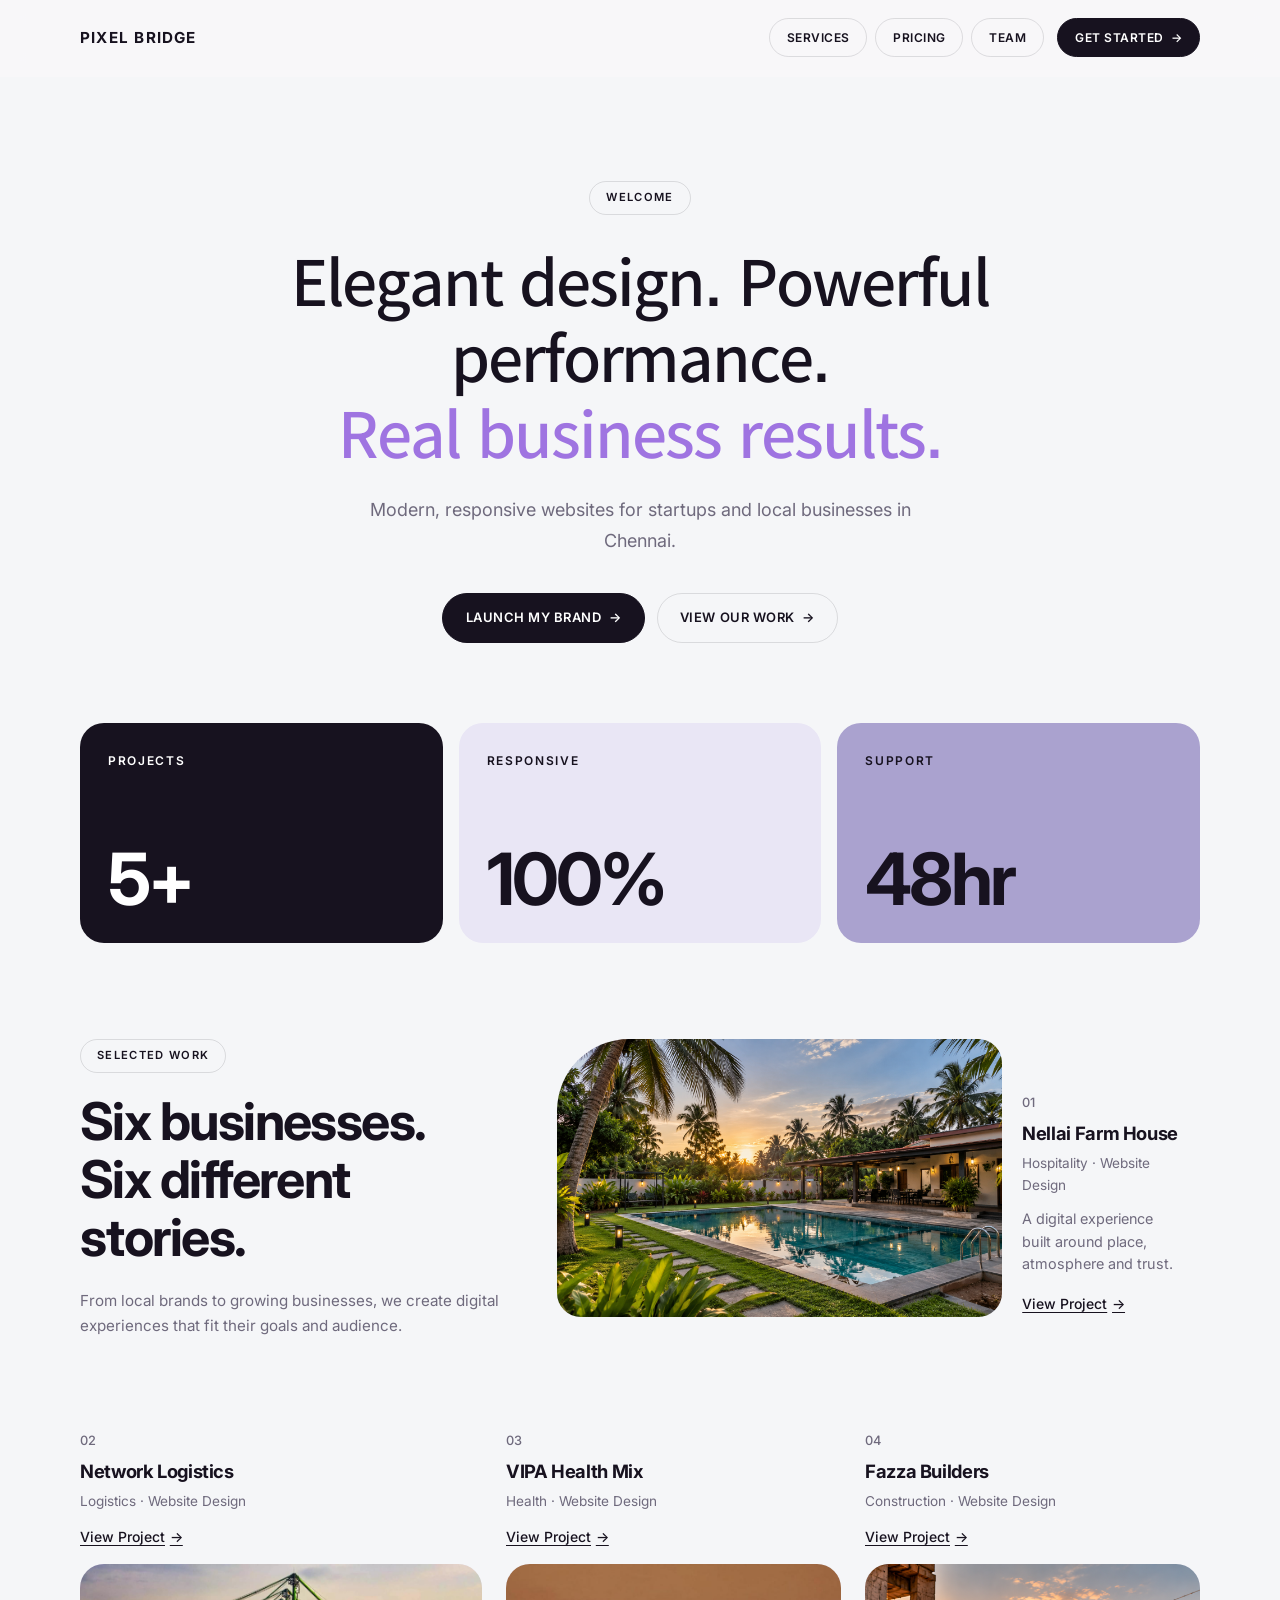
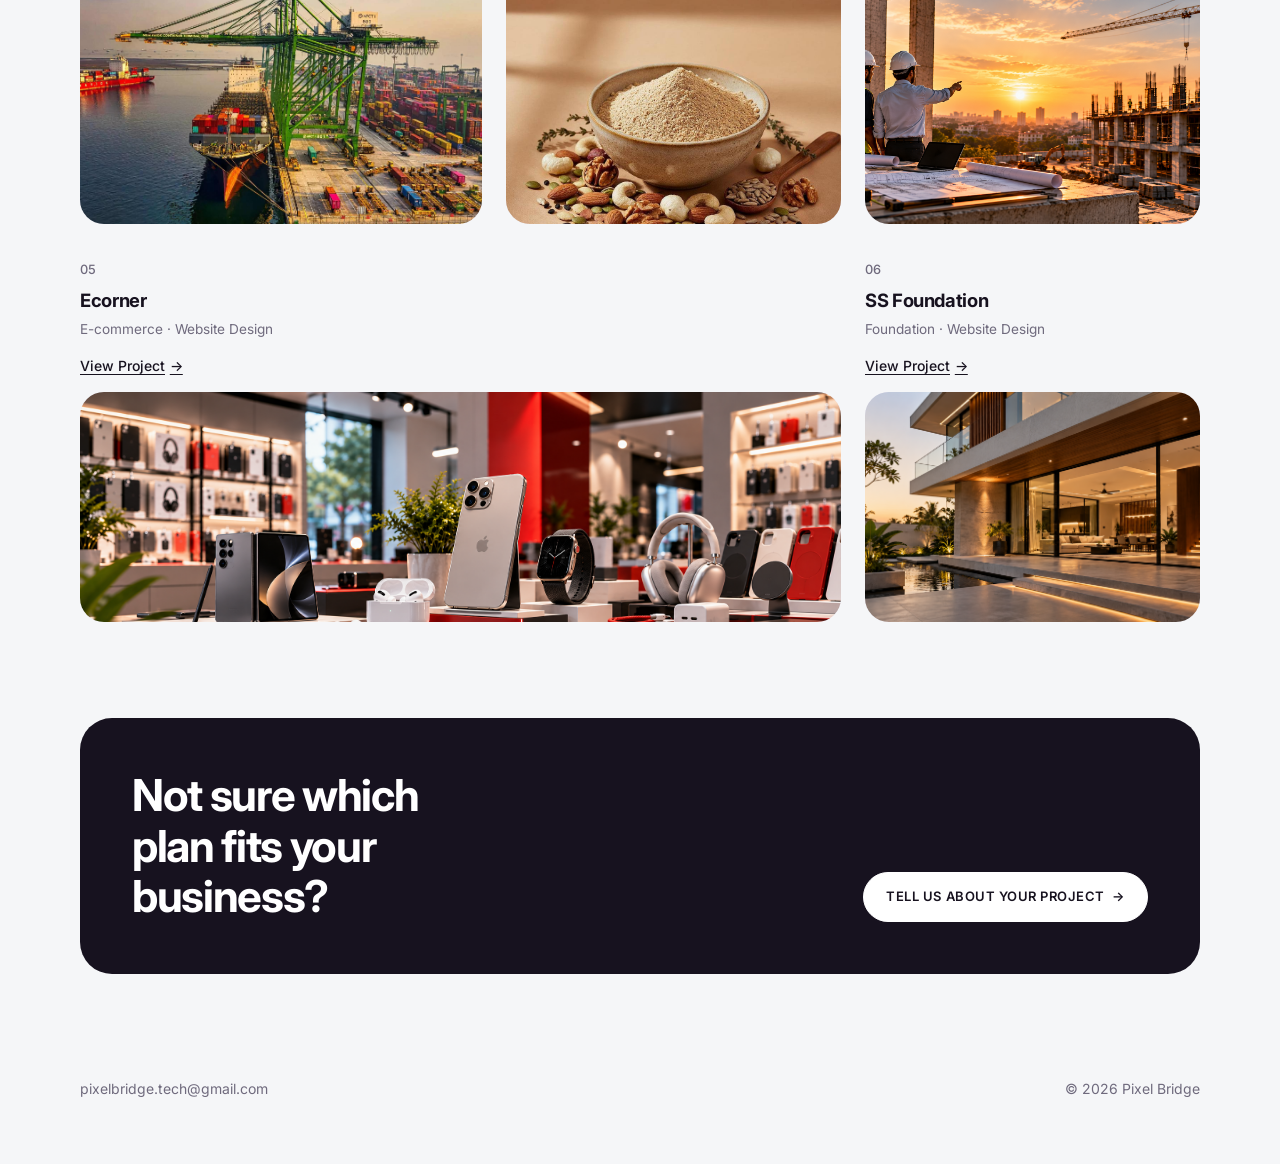
==== index.html @ 87578d6c "Initial commit - Pixel Bridge redesign" ====
<!DOCTYPE html>
<html lang="en">
<head>
  <meta charset="UTF-8">
  <meta name="viewport" content="width=device-width, initial-scale=1.0">
  <title>Pixel Bridge | Web Design Agency in Chennai</title>
  <meta name="description" content="Pixel Bridge builds modern, responsive websites for startups and local businesses in Chennai. Professional web design, development and branding solutions.">
  <meta name="keywords" content="Web Design Chennai, Website Development Chennai, Web Designer Chennai, Responsive Websites, Pixel Bridge">
  <meta property="og:title" content="Pixel Bridge | Web Design Agency in Chennai">
  <meta property="og:description" content="Modern websites designed to help businesses grow online.">
  <meta property="og:type" content="website">
  <meta property="og:url" content="https://pixelbridgetech.com/">
  <meta property="og:image" content="https://pixelbridgetech.com/pictures/PIXEL%20BRIDGE%20LOGO/Light%20Version%20Symbol.png">
  <link rel="canonical" href="https://pixelbridgetech.com/">
  <link rel="preconnect" href="https://fonts.googleapis.com">
  <link rel="preconnect" href="https://fonts.gstatic.com" crossorigin>
  <link href="https://fonts.googleapis.com/css2?family=Inter:wght@400;500;600;700&display=swap" rel="stylesheet">
  <link rel="stylesheet" href="home.css">
  <link rel="icon" type="image/png" href="pictures/PIXEL BRIDGE LOGO/Light Version Symbol.png">
  <script async src="https://tally.so/widgets/embed.js"></script>
  <link rel="preconnect" href="https://fonts.googleapis.com">
<link rel="preconnect" href="https://fonts.gstatic.com" crossorigin>
<link href="https://fonts.googleapis.com/css2?family=Kedebideri:wght@400;500;600;700;800;900&display=swap" rel="stylesheet">
</head>
<body>

  <!-- NAVBAR -->
  <header class="navbar" id="site-nav">
    <div class="container navbar__inner">
      <a href="index.html" class="navbar__logo">PIXEL BRIDGE</a>

      <nav class="navbar__links" id="primary-nav" aria-label="Primary">
        <a href="services.html" class="btn btn--outline btn--sm">Services</a>
        <a href="pricing.html" class="btn btn--outline btn--sm">Pricing</a>
        <a href="team.html" class="btn btn--outline btn--sm">Team</a>
        <a
          href="#tally-open=rjJZKl&tally-layout=modal&tally-width=379&tally-overlay=1&tally-emoji-animation=none&tally-auto-close=0&tally-form-events-forwarding=1"
          class="btn btn--dark btn--sm navbar__cta"
        >
          Get Started <span aria-hidden="true">→</span>
        </a>
      </nav>

      <button
        class="hamburger"
        type="button"
        aria-label="Open navigation menu"
        aria-expanded="false"
        aria-controls="primary-nav"
      >
        <span></span>
        <span></span>
        <span></span>
      </button>
    </div>
  </header>

  <main>
    <!-- HERO -->
    <section class="hero" aria-labelledby="hero-heading">
      <div class="container">
        <div class="hero__pill reveal">
          <span class="pill">Welcome</span>
        </div>
        <h1 id="hero-heading" class="hero__title reveal">
          Elegant design. Powerful performance.<br>
          <span class="hero__accent">Real business results.</span>
        </h1>
        <p class="hero__sub reveal">
          Modern, responsive websites for startups and local businesses
          in Chennai.
        </p>
        <div class="hero__actions reveal">
          <a
            href="#tally-open=rjJZKl&tally-layout=modal&tally-width=379&tally-overlay=1&tally-emoji-animation=none&tally-auto-close=0&tally-form-events-forwarding=1"
            class="btn btn--dark"
          >
            Launch My Brand <span aria-hidden="true">→</span>
          </a>
          <a href="#portfolio" class="btn btn--outline">
            View Our Work <span aria-hidden="true">→</span>
          </a>
        </div>
      </div>
    </section>

    <!-- STATS -->
    <section class="stats" aria-label="Company highlights">
      <div class="container stats__grid">
        <article class="stat-card stat-card--dark reveal">
          <p class="stat-card__label">Projects</p>
          <p class="stat-card__value">5+</p>
        </article>
        <article class="stat-card stat-card--light reveal">
          <p class="stat-card__label">Responsive</p>
          <p class="stat-card__value">100%</p>
        </article>
        <article class="stat-card stat-card--accent reveal">
          <p class="stat-card__label">Support</p>
          <p class="stat-card__value">48hr</p>
        </article>
      </div>
    </section>

    <!-- SELECTED WORK -->
    <section class="work" id="portfolio" aria-labelledby="work-heading">
      <div class="container">
        <div class="work__top">
          <header class="work__intro reveal">
            <p class="pill" style="margin-bottom: 20px;">Selected Work</p>
            <h2 id="work-heading" class="work__title">
              Six businesses.<br>Six different stories.
            </h2>
            <p class="work__sub">
              From local brands to growing businesses, we create digital
              experiences that fit their goals and audience.
            </p>
          </header>

          <!-- 01 Featured -->
          <article class="work-item work-item--featured reveal">
            <div class="work-media work-media--wide">
              <img src="pictures/farm1.png" alt="Nellai Farm House website" loading="lazy">
            </div>
            <div class="work-item__meta">
              <p class="work-item__num">01</p>
              <h3 class="work-item__name">Nellai Farm House</h3>
              <p class="work-item__cat">Hospitality · Website Design</p>
              <p class="work-item__desc">
                A digital experience built around place, atmosphere and trust.
              </p>
              <a class="work-item__link" href="work/nellai.html">
                View Project <span aria-hidden="true">→</span>
              </a>
            </div>

          </article>
        </div>

        <div class="work__grid">
          <!-- 02 -->
          <article class="work-item work-item--02 reveal">
            <div class="work-item__meta">
              <p class="work-item__num">02</p>
              <h3 class="work-item__name">Network Logistics</h3>
              <p class="work-item__cat">Logistics · Website Design</p>
              <a class="work-item__link" href="work/network.html">
                View Project <span aria-hidden="true">→</span>
              </a>
            </div>
            <div class="work-media work-media--landscape">
              <img src="pictures/network1.jpeg" alt="Network Logistics website" loading="lazy">
            </div>
          </article>

          <!-- 03 -->
          <article class="work-item work-item--03 reveal">
            <div class="work-item__meta">
              <p class="work-item__num">03</p>
              <h3 class="work-item__name">VIPA Health Mix</h3>
              <p class="work-item__cat">Health · Website Design</p>
              <a class="work-item__link" href="work/vipa.html">
                View Project <span aria-hidden="true">→</span>
              </a>
            </div>
            <div class="work-media work-media--portrait">
              <img src="pictures/vipa1.jpeg" alt="VIPA Health Mix website" loading="lazy">
            </div>
          </article>

          <!-- 04 -->
          <article class="work-item work-item--04 reveal">
            <div class="work-item__meta">
              <p class="work-item__num">04</p>
              <h3 class="work-item__name">Fazza Builders</h3>
              <p class="work-item__cat">Construction · Website Design</p>
              <a class="work-item__link" href="work/fazza.html">
                View Project <span aria-hidden="true">→</span>
              </a>
            </div>
            <div class="work-media work-media--tall">
              <img src="pictures/fazza1.png" alt="Fazza Builders website" loading="lazy">
            </div>
          </article>

          <!-- 05 -->
          <article class="work-item work-item--05 reveal">
            <div class="work-item__meta">
              <p class="work-item__num">05</p>
              <h3 class="work-item__name">Ecorner</h3>
              <p class="work-item__cat">E-commerce · Website Design</p>
              <a class="work-item__link" href="work/ecorner.html">
                View Project <span aria-hidden="true">→</span>
              </a>
            </div>
            <div class="work-media work-media--wide-sm">
              <img src="pictures/ecorner1.png" alt="Ecorner Website" loading="lazy"> 
            </div>
          </article>

          <!-- 06 -->
          <article class="work-item work-item--06 reveal">
            <div class="work-item__meta">
              <p class="work-item__num">06</p>
              <h3 class="work-item__name">SS Foundation</h3>
              <p class="work-item__cat">Foundation · Website Design</p>
              <a class="work-item__link" href="work/ss-foundation.html">
                View Project <span aria-hidden="true">→</span>
              </a>
            </div>
            <div class="work-media work-media--wide-sm">
              <img src="pictures/ss1.png" alt="SS Foundation Website" loading="lazy"> 
            </div>
          </article>
        </div>
      </div>
    </section>

    

    <!-- CTA -->
    <section class="cta" aria-labelledby="cta-heading">
      <div class="container">
        <div class="cta__box reveal">
          <h2 id="cta-heading" class="cta__title">
            Not sure which plan fits your business?
          </h2>
          <div class="cta__action">
            <a
              href="#tally-open=rjJZKl&tally-layout=modal&tally-width=379&tally-overlay=1&tally-emoji-animation=none&tally-auto-close=0&tally-form-events-forwarding=1"
              class="btn btn--light"
            >
              Tell Us About Your Project <span aria-hidden="true">→</span>
            </a>
          </div>
        </div>
      </div>
    </section>

    
  </main>

  <!-- FOOTER -->
  <footer class="footer">
    <div class="container footer__inner">
      <a class="footer__email" href="mailto:pixelbridge.tech@gmail.com">
        pixelbridge.tech@gmail.com
      </a>
      <p class="footer__copy">&copy; 2026 Pixel Bridge</p>
    </div>
  </footer>

  <script src="script.js"></script>
</body>
</html>
---- home.css ----
/* ============================================
   Pixel Bridge — Home (minimal / premium)
   ============================================ */

:root {
  --bg: #F8F7FA;
  --dark: #17121F;
  --lavender: #AAA2CF;
  --lavender-light: #E9E6F5;
  --text-gray: #6F6A7D;
  --border: rgba(23, 18, 31, 0.12);
  --radius: 24px;
  --radius-pill: 999px;
  --max: 1120px;
  --space-xs: 0.5rem;
  --space-sm: 1rem;
  --space-md: 1.5rem;
  --space-lg: 2.5rem;
  --space-xl: 4rem;
  --space-2xl: 6rem;
  --font: "Inter", system-ui, -apple-system, sans-serif;
  --ease: cubic-bezier(0.22, 1, 0.36, 1);
}

*,
*::before,
*::after {
  margin: 0;
  padding: 0;
  box-sizing: border-box;
}

html {
  scroll-behavior: smooth;
  scroll-padding-top: 5rem;
}

@media (prefers-reduced-motion: reduce) {
  html {
    scroll-behavior: auto;
  }

  *,
  *::before,
  *::after {
    animation-duration: 0.01ms !important;
    animation-iteration-count: 1 !important;
    transition-duration: 0.01ms !important;
  }
}

body {
  font-family: var(--font);
  background: #F5F6F8;
  color: var(--dark);
  line-height: 1.6;
  -webkit-font-smoothing: antialiased;
  overflow-x: hidden;
}

img {
  max-width: 100%;
  height: auto;
  display: block;
}

a {
  color: inherit;
  text-decoration: none;
}

ul {
  list-style: none;
}

.container {
  width: min(100% - 2.5rem, var(--max));
  margin-inline: auto;
}

/* ---------- Buttons ---------- */

.btn {
  display: inline-flex;
  align-items: center;
  justify-content: center;
  gap: 0.45rem;
  padding: 0.85rem 1.4rem;
  border-radius: var(--radius-pill);
  font-size: 0.8125rem;
  font-weight: 600;
  letter-spacing: 0.04em;
  text-transform: uppercase;
  border: 1px solid transparent;
  cursor: pointer;
  transition: background 0.25s var(--ease), color 0.25s var(--ease),
    border-color 0.25s var(--ease), transform 0.25s var(--ease);
  white-space: nowrap;
}

.btn:focus-visible {
  outline: 2px solid var(--lavender);
  outline-offset: 3px;
}

.btn--dark {
  background: var(--dark);
  color: #fff;
  border-color: var(--dark);
}

.btn--dark:hover {
  background: #2a2233;
  transform: translateY(-1px);
}

.btn--outline {
  background: transparent;
  color: var(--dark);
  border-color: var(--border);
}

.btn--outline:hover {
  border-color: var(--dark);
  transform: translateY(-1px);
}

.btn--light {
  background: #fff;
  color: var(--dark);
  border-color: #fff;
}

.btn--light:hover {
  background: var(--lavender-light);
  transform: translateY(-1px);
}

.btn--sm {
  padding: 0.55rem 1.05rem;
  font-size: 0.75rem;
}

.pill {
  display: inline-flex;
  align-items: center;
  justify-content: center;
  padding: 0.45rem 1rem;
  border: 1px solid var(--border);
  border-radius: var(--radius-pill);
  font-size: 0.7rem;
  font-weight: 600;
  letter-spacing: 0.12em;
  text-transform: uppercase;
  color: var(--dark);
}

/* ---------- Navbar ---------- */

.navbar {
  position: sticky;
  top: 0;
  z-index: 100;
  background: rgba(248, 247, 250, 0.85);
  backdrop-filter: blur(12px);
  -webkit-backdrop-filter: blur(12px);
  border-bottom: 1px solid transparent;
  transition: border-color 0.3s ease;
}

.navbar.is-scrolled {
  border-bottom-color: var(--border);
}

.navbar__inner {
  display: flex;
  align-items: center;
  justify-content: space-between;
  padding: 1.15rem 0;
  gap: 1rem;
}

.navbar__logo {
  font-size: 0.95rem;
  font-weight: 700;
  letter-spacing: 0.08em;
  text-transform: uppercase;
  color: var(--dark);
}

.navbar__links {
  display: flex;
  align-items: center;
  gap: 0.5rem;
}

.navbar__cta {
  margin-left: 0.35rem;
}

.hamburger {
  display: none;
  flex-direction: column;
  justify-content: center;
  gap: 5px;
  width: 2.5rem;
  height: 2.5rem;
  background: none;
  border: 1px solid var(--border);
  border-radius: var(--radius-pill);
  cursor: pointer;
  padding: 0.55rem;
}

.hamburger span {
  display: block;
  height: 2px;
  width: 100%;
  background: var(--dark);
  border-radius: 2px;
  transition: transform 0.3s var(--ease), opacity 0.2s ease;
}

.hamburger.is-open span:nth-child(1) {
  transform: translateY(7px) rotate(45deg);
}

.hamburger.is-open span:nth-child(2) {
  opacity: 0;
}

.hamburger.is-open span:nth-child(3) {
  transform: translateY(-7px) rotate(-45deg);
}

/* ---------- Hero ---------- */

.hero {
  padding: clamp(3.5rem, 10vw, 6.5rem) 0 clamp(3rem, 8vw, 5rem);
  text-align: center;
}

.hero__pill {
  margin-bottom: 1.75rem;
}

.hero__title {
  font-size: clamp(2.35rem, 5.5vw, 4.25rem);
  font-weight: 600;
  font-family: 'Kedebideri', sans-serif;
  line-height: 1.12;
  letter-spacing: -0.03em;
  max-width: 20ch;
  margin: 0 auto 1.5rem;
  color: var(--dark);
}

.hero__accent {
  color: #9f74e1;
}

.hero__sub {
  max-width: 36rem;
  margin: 0 auto 2.25rem;
  font-size: clamp(1rem, 1.5vw, 1.125rem);
  color: var(--text-gray);
  line-height: 1.7;
}

.hero__actions {
  display: flex;
  flex-wrap: wrap;
  justify-content: center;
  gap: 0.75rem;
}

/* ---------- Stats ---------- */

.stats {
  padding: 0 0 var(--space-2xl);
}

.stats__grid {
  display: grid;
  grid-template-columns: repeat(3, 1fr);
  gap: 1rem;
}

.stat-card {
  display: flex;
  flex-direction: column;
  justify-content: space-between;
  min-height: 220px;
  padding: 1.75rem;
  border-radius: var(--radius);
}

.stat-card__label {
  font-size: 0.75rem;
  font-weight: 600;
  letter-spacing: 0.14em;
  text-transform: uppercase;
}

.stat-card__value {
  font-size: clamp(3rem, 6vw, 4.5rem);
  font-weight: 700;
  letter-spacing: -0.04em;
  line-height: 1;
}

.stat-card--dark {
  background: var(--dark);
  color: #fff;
}

.stat-card--light {
  background: var(--lavender-light);
  color: var(--dark);
}

.stat-card--accent {
  background: var(--lavender);
  color: var(--dark);
}

/* ---------- Selected Work ---------- */

.work {
  --work-lime: #c6f04a;
  padding: 0 0 var(--space-2xl);
}

.work__top {
  display: grid;
  grid-template-columns: minmax(0, 0.9fr) minmax(0, 1.35fr);
  gap: clamp(1.5rem, 4vw, 3rem);
  align-items: start;
  margin-bottom: clamp(2.5rem, 5vw, 4rem);
}

.work__label {
  font-size: 0.75rem;
  font-weight: 500;
  letter-spacing: 0.14em;
  text-transform: uppercase;
  color: var(--text-gray);
  margin-bottom: 1.25rem;
}

.work__title {
  font-size: clamp(2rem, 4.2vw, 3.25rem);
  font-weight: 700;
  letter-spacing: -0.03em;
  line-height: 1.12;
  margin-bottom: 1.25rem;
}

.work__sub {
  max-width: 28rem;
  color: var(--text-gray);
  font-size: 0.95rem;
  line-height: 1.7;
  margin-bottom: 1.75rem;
}

.work__all {
  display: inline-flex;
  align-items: center;
  gap: 0.85rem;
  font-size: 0.95rem;
  font-weight: 600;
  color: var(--dark);
}

.work__all:hover .work__all-btn {
  transform: translateX(3px);
}

.work__all:focus-visible {
  outline: 2px solid var(--lavender);
  outline-offset: 4px;
  border-radius: 4px;
}

.work__all-btn {
  display: inline-flex;
  align-items: center;
  justify-content: center;
  width: 2.75rem;
  height: 2.75rem;
  border-radius: 50%;
  background: var(--work-lime);
  color: var(--dark);
  font-size: 1.1rem;
  transition: transform 0.25s var(--ease);
}

/* Featured row */
.work-item--featured {
  display: grid;
  grid-template-columns: minmax(0, 2.4fr) minmax(0, 0.85fr) auto;
  gap: 1.25rem;
  align-items: end;
}

.work-item--featured .work-media {
  border-top-left-radius: 4.5rem;
}

.work-item__num {
  font-size: 0.8rem;
  font-weight: 500;
  color: var(--text-gray);
  margin-bottom: 0.35rem;
}

.work-item__name {
  font-size: 1.15rem;
  font-weight: 700;
  letter-spacing: -0.02em;
  margin-bottom: 0.25rem;
}

.work-item__cat {
  font-size: 0.85rem;
  color: var(--text-gray);
  margin-bottom: 0.75rem;
}

.work-item__desc {
  font-size: 0.9rem;
  line-height: 1.55;
  color: var(--text-gray);
  margin-bottom: 1rem;
  max-width: 22ch;
}

.work-item__link {
  display: inline-flex;
  align-items: center;
  gap: 0.3rem;
  font-size: 0.875rem;
  font-weight: 500;
  color: var(--dark);
  text-decoration: underline;
  text-underline-offset: 3px;
  text-decoration-thickness: 1px;
}

.work-item__link:hover {
  color: var(--lavender);
}

.work-item__link:focus-visible {
  outline: 2px solid var(--lavender);
  outline-offset: 3px;
  border-radius: 3px;
}

/* Circular stamp */
.work-stamp {
  position: relative;
  width: 6.5rem;
  height: 6.5rem;
  flex-shrink: 0;
  align-self: center;
  display: grid;
  place-items: center;
  color: var(--dark);
}

.work-stamp__ring {
  position: absolute;
  inset: 0;
  width: 100%;
  height: 100%;
  animation: stamp-spin 18s linear infinite;
}

.work-stamp__ring text {
  fill: var(--text-gray);
  font-size: 9.5px;
  font-weight: 600;
  letter-spacing: 0.18em;
  text-transform: uppercase;
}

.work-stamp__arrow {
  position: relative;
  z-index: 1;
  font-size: 1.5rem;
  line-height: 1;
}

.work-stamp:hover .work-stamp__arrow {
  color: var(--lavender);
}

@keyframes stamp-spin {
  to {
    transform: rotate(360deg);
  }
}

@media (prefers-reduced-motion: reduce) {
  .work-stamp__ring {
    animation: none;
  }
}

/* Media placeholders */
.work-media {
  position: relative;
  overflow: hidden;
  border-radius: var(--radius);
  background: var(--lavender-light);
  width: 100%;
}

.work-media img {
  width: 100%;
  height: 100%;
  object-fit: cover;
  object-position: top center;
  display: block;
  transition: transform 0.5s var(--ease);
}

.work-item:hover .work-media img {
  transform: scale(1.03);
}

.work-media__ph {
  position: absolute;
  inset: 0;
  display: grid;
  place-items: center;
  text-align: center;
  padding: 1rem;
  font-size: 0.8rem;
  font-weight: 600;
  color: var(--text-gray);
  letter-spacing: 0.02em;
  border: 1.5px dashed rgba(23, 18, 31, 0.15);
  border-radius: inherit;
}

.work-media__ph small {
  display: block;
  margin-top: 0.35rem;
  font-weight: 500;
  font-size: 0.7rem;
  opacity: 0.75;
  word-break: break-all;
}

.work-media--wide {
  aspect-ratio: 16 / 10;
  min-height: 220px;
}

.work-media--landscape,
.work-media--portrait,
.work-media--tall,
.work-media--wide-sm {
  aspect-ratio: auto;
}

/* Lower grid — uneven but balanced visual weight */
.work__grid {
  display: grid;
  grid-template-columns: 1.2fr 1fr 1fr;
  grid-template-rows: auto auto;
  gap: clamp(1.5rem, 3vw, 2.25rem) clamp(1rem, 2.5vw, 1.5rem);
  align-items: start;
}

.work-item--02 {
  grid-column: 1;
  grid-row: 1;
}

.work-item--03 {
  grid-column: 2;
  grid-row: 1;
}

.work-item--04 {
  grid-column: 3;
  grid-row: 1;
}

.work-item--05 {
  grid-column: 1 / 3;
  grid-row: 2;
}

.work-item--06 {
  grid-column: 3;
  grid-row: 2;
}

.work-item--02 .work-item__meta,
.work-item--03 .work-item__meta,
.work-item--04 .work-item__meta,
.work-item--05 .work-item__meta,
.work-item--06 .work-item__meta {
  margin-bottom: 0.85rem;
}

/* Shared heights keep rhythm; slight variation keeps it editorial */
.work-item--02 .work-media {
  height: 260px;
}

.work-item--03 .work-media,
.work-item--04 .work-media {
  height: 260px;
}

.work-item--05 .work-media,
.work-item--06 .work-media {
  height: 230px;
}

/* ---------- CTA ---------- */

.cta {
  padding: 0 0 var(--space-2xl);
}

.cta__box {
  display: flex;
  align-items: flex-end;
  justify-content: space-between;
  gap: 2rem;
  padding: clamp(2rem, 5vw, 3.25rem);
  background: var(--dark);
  color: #fff;
  border-radius: calc(var(--radius) + 8px);
  min-height: 220px;
}

.cta__title {
  font-size: clamp(1.75rem, 3.5vw, 2.75rem);
  font-weight: 700;
  letter-spacing: -0.03em;
  line-height: 1.15;
  max-width: 12ch;
}

.cta__action {
  flex-shrink: 0;
  align-self: flex-end;
}

/* ---------- Footer ---------- */

.footer {
  padding: 0 0 var(--space-xl);
}

.footer__inner {
  display: flex;
  align-items: center;
  justify-content: space-between;
  gap: 1rem;
  padding-top: 0.5rem;
  font-size: 0.875rem;
  color: var(--text-gray);
}

.footer__email:hover {
  color: var(--dark);
}

.footer__email:focus-visible {
  outline: 2px solid var(--lavender);
  outline-offset: 3px;
  border-radius: 4px;
}

/* ---------- Entrance ---------- */

.reveal {
  opacity: 0;
  transform: translateY(16px);
  transition: opacity 0.7s var(--ease), transform 0.7s var(--ease);
}

.reveal.is-visible {
  opacity: 1;
  transform: none;
}

@media (prefers-reduced-motion: reduce) {
  .reveal {
    opacity: 1;
    transform: none;
  }
}

/* ---------- Responsive ---------- */

@media (max-width: 1100px) {
  .work__top {
    grid-template-columns: 1fr;
  }

  .work-item--featured {
    grid-template-columns: 1fr auto;
  }

  .work-item--featured .work-item__meta {
    grid-column: 1;
  }

  .work-item--featured .work-media {
    grid-column: 1 / -1;
    grid-row: 1;
  }

  .work-stamp {
    grid-column: 2;
    grid-row: 2;
    align-self: end;
  }

  .work__grid {
    grid-template-columns: 1fr 1fr;
    grid-template-rows: none;
  }

  .work-item--02,
  .work-item--03,
  .work-item--04,
  .work-item--05,
  .work-item--06 {
    grid-column: auto;
    grid-row: auto;
  }

  .work-item--02 .work-media,
  .work-item--03 .work-media,
  .work-item--04 .work-media,
  .work-item--05 .work-media,
  .work-item--06 .work-media {
    height: 220px;
  }
}

@media (max-width: 900px) {
  .stats__grid {
    grid-template-columns: 1fr 1fr;
  }

  .stats__grid .stat-card:last-child {
    grid-column: 1 / -1;
  }

  .stat-card {
    min-height: 180px;
  }

  .cta__box {
    flex-direction: column;
    align-items: flex-start;
    min-height: auto;
  }

  .cta__action {
    align-self: flex-start;
  }
}

@media (max-width: 768px) {
  .hamburger {
    display: flex;
  }

  .navbar__links {
    position: absolute;
    top: calc(100% + 0.5rem);
    right: 1.25rem;
    left: 1.25rem;
    flex-direction: column;
    align-items: stretch;
    gap: 0.4rem;
    padding: 1rem;
    background: #fff;
    border: 1px solid var(--border);
    border-radius: var(--radius);
    opacity: 0;
    visibility: hidden;
    transform: translateY(-8px);
    transition: opacity 0.25s var(--ease), transform 0.25s var(--ease),
      visibility 0.25s;
    box-shadow: 0 12px 40px rgba(23, 18, 31, 0.08);
  }

  .navbar__links.is-open {
    opacity: 1;
    visibility: visible;
    transform: none;
  }

  .navbar__links .btn {
    width: 100%;
    justify-content: center;
  }

  .navbar__cta {
    margin-left: 0;
    margin-top: 0.25rem;
  }

  .hero {
    padding-top: 3rem;
  }

  .hero__actions {
    flex-direction: column;
    align-items: stretch;
  }

  .hero__actions .btn {
    width: 100%;
  }
}

@media (max-width: 560px) {
  .container {
    width: min(100% - 1.5rem, var(--max));
  }

  .stats__grid {
    grid-template-columns: 1fr;
  }

  .stats__grid .stat-card:last-child {
    grid-column: auto;
  }

  .stat-card {
    min-height: 160px;
  }

  .work__grid {
    grid-template-columns: 1fr;
  }

  .work-item--02 .work-media,
  .work-item--03 .work-media,
  .work-item--04 .work-media,
  .work-item--05 .work-media,
  .work-item--06 .work-media {
    height: 200px;
  }

  .work-item--featured {
    grid-template-columns: 1fr;
  }

  .work-stamp {
    display: none;
  }

  .work-item--featured .work-media {
    border-top-left-radius: 2.5rem;
  }

  .footer__inner {
    flex-direction: column;
    align-items: flex-start;
    gap: 0.5rem;
  }

  .cta__box {
    padding: 1.75rem;
  }
}

/* ============================================
   Shared page utilities
   ============================================ */

.page {
  padding: clamp(2rem, 5vw, 3.5rem) 0 var(--space-2xl);
}

.page-hero {
  text-align: left;
  padding: clamp(2rem, 5vw, 3rem) 0 2.5rem;
}

.page-hero--center {
  text-align: center;
}

.page-hero__pill {
  margin-bottom: 1.5rem;
}

.page-hero__title {
  font-size: clamp(2.25rem, 5vw, 3.75rem);
  font-weight: 700;
  letter-spacing: -0.03em;
  line-height: 1.12;
  max-width: 18ch;
  margin-bottom: 1.25rem;
}

.page-hero--center .page-hero__title {
  margin-inline: auto;
}

.page-hero__title .accent {
  color: var(--lavender);
}

.page-hero__sub {
  max-width: 40rem;
  color: var(--text-gray);
  font-size: clamp(1rem, 1.4vw, 1.125rem);
  line-height: 1.7;
}

.page-hero--center .page-hero__sub {
  margin-inline: auto;
}

.pill--on-dark {
  background: #fff;
  border-color: #fff;
  color: var(--dark);
}

.pill--ghost-light {
  background: transparent;
  border-color: rgba(255, 255, 255, 0.35);
  color: #fff;
}

.section-spacer {
  margin-top: var(--space-2xl);
}

/* ---------- Services: dark banner ---------- */

.service-banner {
  position: relative;
  display: flex;
  flex-direction: column;
  justify-content: space-between;
  gap: 3rem;
  padding: clamp(1.75rem, 4vw, 2.5rem);
  background: var(--dark);
  color: #fff;
  border-radius: calc(var(--radius) + 8px);
  min-height: 280px;
  margin-bottom: 1.25rem;
  overflow: hidden;
}

.service-banner__pill {
  position: relative;
  z-index: 1;
  align-self: flex-start;
}

.service-banner__num {
  position: absolute;
  top: 1rem;
  right: 1.5rem;
  font-size: clamp(5rem, 14vw, 9rem);
  font-weight: 700;
  line-height: 0.85;
  letter-spacing: -0.05em;
  color: var(--lavender);
  opacity: 0.85;
  user-select: none;
  pointer-events: none;
}

.service-banner__bottom {
  position: relative;
  z-index: 1;
  display: flex;
  align-items: flex-end;
  justify-content: space-between;
  gap: 2rem;
}

.service-banner__title {
  font-size: clamp(2.5rem, 6vw, 4rem);
  font-weight: 700;
  letter-spacing: -0.03em;
  line-height: 1;
}

.service-banner__text {
  max-width: 18rem;
  font-size: 0.95rem;
  line-height: 1.6;
  color: rgba(255, 255, 255, 0.78);
  text-align: right;
}

.service-grid {
  display: grid;
  grid-template-columns: repeat(4, 1fr);
  gap: 1rem;
}

.service-item {
  display: flex;
  flex-direction: column;
  gap: 1rem;
  padding: 1.5rem;
  border-radius: var(--radius);
  min-height: 280px;
  background: var(--lavender-light);
  transition: transform 0.3s var(--ease);
}

.service-item:hover {
  transform: translateY(-3px);
}

.service-item:nth-child(2) {
  background: #d8d3eb;
}

.service-item:nth-child(4) {
  background: var(--dark);
  color: #fff;
}

.service-item:nth-child(4) .service-item__num {
  color: var(--lavender);
}

.service-item:nth-child(4) .service-item__desc {
  color: rgba(255, 255, 255, 0.72);
}

.service-item__num {
  font-size: 0.9rem;
  font-weight: 600;
  letter-spacing: 0.06em;
  color: var(--text-gray);
}

.service-item__title {
  font-size: 1.2rem;
  font-weight: 700;
  letter-spacing: -0.02em;
  margin-top: auto;
}

.service-item__desc {
  font-size: 0.9rem;
  line-height: 1.6;
  color: var(--text-gray);
}

/* ---------- Process ---------- */

.process {
  padding-top: var(--space-xl);
}

.process__header {
  text-align: center;
  margin-bottom: 2.25rem;
}

.process__pill {
  margin-bottom: 1.25rem;
}

.process__title {
  font-size: clamp(2rem, 4vw, 3rem);
  font-weight: 700;
  letter-spacing: -0.03em;
  line-height: 1.15;
}

.process__grid {
  display: grid;
  grid-template-columns: repeat(4, 1fr);
  gap: 1rem;
}

.process-card {
  display: flex;
  flex-direction: column;
  gap: 0.65rem;
  padding: 1.5rem;
  border-radius: var(--radius);
  background: var(--lavender-light);
  min-height: 160px;
}

.process-card:last-child {
  background: var(--dark);
  color: #fff;
}

.process-card:last-child .process-card__num {
  color: var(--lavender);
}

.process-card:last-child .process-card__meta {
  color: rgba(255, 255, 255, 0.65);
}

.process-card__num {
  font-size: 1.5rem;
  font-weight: 700;
  letter-spacing: -0.02em;
  color: var(--dark);
}

.process-card__title {
  font-size: 1.15rem;
  font-weight: 700;
  letter-spacing: -0.01em;
}

.process-card__meta {
  margin-top: auto;
  font-size: 0.8rem;
  color: var(--text-gray);
}

/* ---------- Pricing ---------- */

.pricing-grid {
  display: grid;
  grid-template-columns: repeat(3, 1fr);
  gap: 1rem;
  margin-top: 2.5rem;
}

.price-card {
  display: flex;
  flex-direction: column;
  padding: 1.75rem;
  border-radius: var(--radius);
  background: var(--lavender-light);
  min-height: 420px;
  position: relative;
  transition: transform 0.3s var(--ease);
}

.price-card:hover {
  transform: translateY(-3px);
}

.price-card--mid {
  background: var(--dark);
  color: #fff;
}

.price-card--high {
  background: var(--lavender);
  color: var(--dark);
}

.price-card__badge {
  position: absolute;
  top: 1.25rem;
  right: 1.25rem;
  padding: 0.35rem 0.85rem;
  background: var(--lavender-light);
  color: var(--dark);
  border-radius: var(--radius-pill);
  font-size: 0.7rem;
  font-weight: 600;
  letter-spacing: 0.04em;
}

.price-card__name {
  font-size: 0.8rem;
  font-weight: 700;
  letter-spacing: 0.14em;
  text-transform: uppercase;
  margin-bottom: 1.5rem;
}

.price-card__list {
  display: flex;
  flex-direction: column;
  gap: 0.7rem;
  margin-bottom: 2rem;
  flex: 1;
}

.price-card__list li {
  position: relative;
  padding-left: 1rem;
  font-size: 0.95rem;
  line-height: 1.45;
  color: inherit;
  opacity: 0.9;
}

.price-card__list li::before {
  content: "";
  position: absolute;
  left: 0;
  top: 0.55em;
  width: 4px;
  height: 4px;
  border-radius: 50%;
  background: currentColor;
  opacity: 0.55;
}

.price-card__price {
  font-size: 1.15rem;
  font-weight: 700;
  letter-spacing: -0.02em;
  margin-bottom: 1.25rem;
}

.price-card__price span {
  display: block;
  font-size: 0.8rem;
  font-weight: 500;
  opacity: 0.7;
  margin-bottom: 0.2rem;
}

.price-card .btn {
  width: 100%;
}

.price-card--mid .btn--outline {
  background: #fff;
  color: var(--dark);
  border-color: #fff;
}

.price-card--mid .btn--outline:hover {
  background: var(--lavender-light);
}

.cta--light .cta__box {
  background: #fff;
  color: var(--dark);
  border: 1px solid var(--border);
  min-height: 140px;
  align-items: center;
}

.cta--light .cta__title {
  max-width: 22ch;
  font-size: clamp(1.25rem, 2.5vw, 1.75rem);
  font-weight: 500;
}

.cta--light .cta__action {
  align-self: center;
}

/* ---------- Team ---------- */

.team-grid {
  display: grid;
  grid-template-columns: repeat(3, 1fr);
  gap: 1rem;
  margin-top: 2.5rem;
}

.member-card {
  position: relative;
  display: flex;
  flex-direction: column;
  justify-content: flex-end;
  gap: 0.35rem;
  padding: 1.75rem;
  border-radius: var(--radius);
  min-height: 360px;
  background: var(--lavender-light);
  overflow: hidden;
}
/* Faizal's full-image profile card */
.member-card:has(.faizal-khan) {
  padding: 0;
  isolation: isolate;
}

/* Image fills the entire card */
.member-card .faizal-khan {
  z-index: -2;
}

/* Dark gradient behind the text */
.member-card:has(.faizal-khan)::after {
  content: "";
  position: absolute;
  inset: 0;
  background: linear-gradient(
    to top,
    rgba(0, 0, 0, 0.8) 0%,
    rgba(0, 0, 0, 0.2) 35%,
    transparent 65%
  );
  z-index: -1;
}

/* Keep the name and role visible */
.member-card:has(.faizal-khan) .member-card__name {
  color: #fff;
  margin: 0 1.75rem 0.25rem;
}

.member-card:has(.faizal-khan) .member-card__role {
  color: rgba(255, 255, 255, 0.85);
  margin: 0 1.75rem 1.75rem;
}

.member-card--dark {
  background: var(--dark);
  color: #fff;
}

.member-card--values {
  background: var(--lavender);
  justify-content: flex-start;
  gap: 1.25rem;
}

.faizal-khan {
  position: absolute;
  inset: 0;
  width: 100%;
  height: 100%;
  object-fit: cover;
  object-position: center 25%;
  border-radius: inherit;
}

.member-card--dark .member-card__avatar {
  background: rgba(255, 255, 255, 0.1);
}

.member-card__name {
  font-size: 1.25rem;
  font-weight: 700;
  letter-spacing: -0.02em;
}

.member-card__role {
  font-size: 0.9rem;
  color: var(--text-gray);
}

.member-card--dark .member-card__role {
  color: rgba(255, 255, 255, 0.65);
}

.member-card__label {
  font-size: 0.7rem;
  font-weight: 700;
  letter-spacing: 0.12em;
  text-transform: uppercase;
  color: var(--dark);
  opacity: 0.75;
}

.member-card__list {
  display: flex;
  flex-direction: column;
  gap: 0.85rem;
}

.member-card__list li {
  position: relative;
  padding-left: 1rem;
  font-size: 0.95rem;
  line-height: 1.45;
  color: var(--dark);
}

.member-card__list li::before {
  content: "";
  position: absolute;
  left: 0;
  top: 0.55em;
  width: 4px;
  height: 4px;
  border-radius: 50%;
  background: var(--dark);
  opacity: 0.5;
}

.contact-banner {
  display: flex;
  flex-direction: column;
  gap: 1.5rem;
  padding: clamp(1.75rem, 4vw, 2.75rem);
  background: var(--dark);
  color: #fff;
  border-radius: calc(var(--radius) + 8px);
  min-height: 240px;
  margin-top: var(--space-xl);
}

.contact-banner__top {
  display: flex;
  justify-content: space-between;
  align-items: flex-start;
}

.contact-banner__email {
  font-size: clamp(1.35rem, 3.5vw, 2.25rem);
  font-weight: 700;
  letter-spacing: -0.02em;
  word-break: break-word;
}

.contact-banner__email:hover {
  opacity: 0.85;
}

.contact-banner__phones {
  display: flex;
  flex-wrap: wrap;
  gap: 0.5rem 1rem;
  margin-top: 0.75rem;
  font-size: 0.95rem;
  color: rgba(255, 255, 255, 0.7);
}

.contact-banner__phones span[aria-hidden="true"] {
  opacity: 0.45;
}

.contact-banner__action {
  margin-top: auto;
  align-self: flex-end;
}

/* ---------- Page responsive ---------- */

@media (max-width: 1000px) {
  .service-grid,
  .process__grid {
    grid-template-columns: 1fr 1fr;
  }

  .pricing-grid,
  .team-grid {
    grid-template-columns: 1fr;
  }

  .price-card,
  .member-card {
    min-height: 0;
  }
}

@media (max-width: 700px) {
  .service-banner {
    min-height: 0;
    gap: 2rem;
  }

  .service-banner__num {
    font-size: 4.5rem;
    top: 0.75rem;
    right: 1rem;
  }

  .service-banner__bottom {
    flex-direction: column;
    align-items: flex-start;
  }

  .service-banner__text {
    text-align: left;
    max-width: none;
  }

  .service-grid,
  .process__grid {
    grid-template-columns: 1fr;
  }

  .contact-banner__action {
    align-self: stretch;
  }

  .contact-banner__action .btn {
    width: 100%;
  }

  .cta--light .cta__box {
    flex-direction: column;
    align-items: flex-start;
  }

  .cta--light .cta__action {
    align-self: stretch;
  }

  .cta--light .cta__action .btn {
    width: 100%;
  }
}
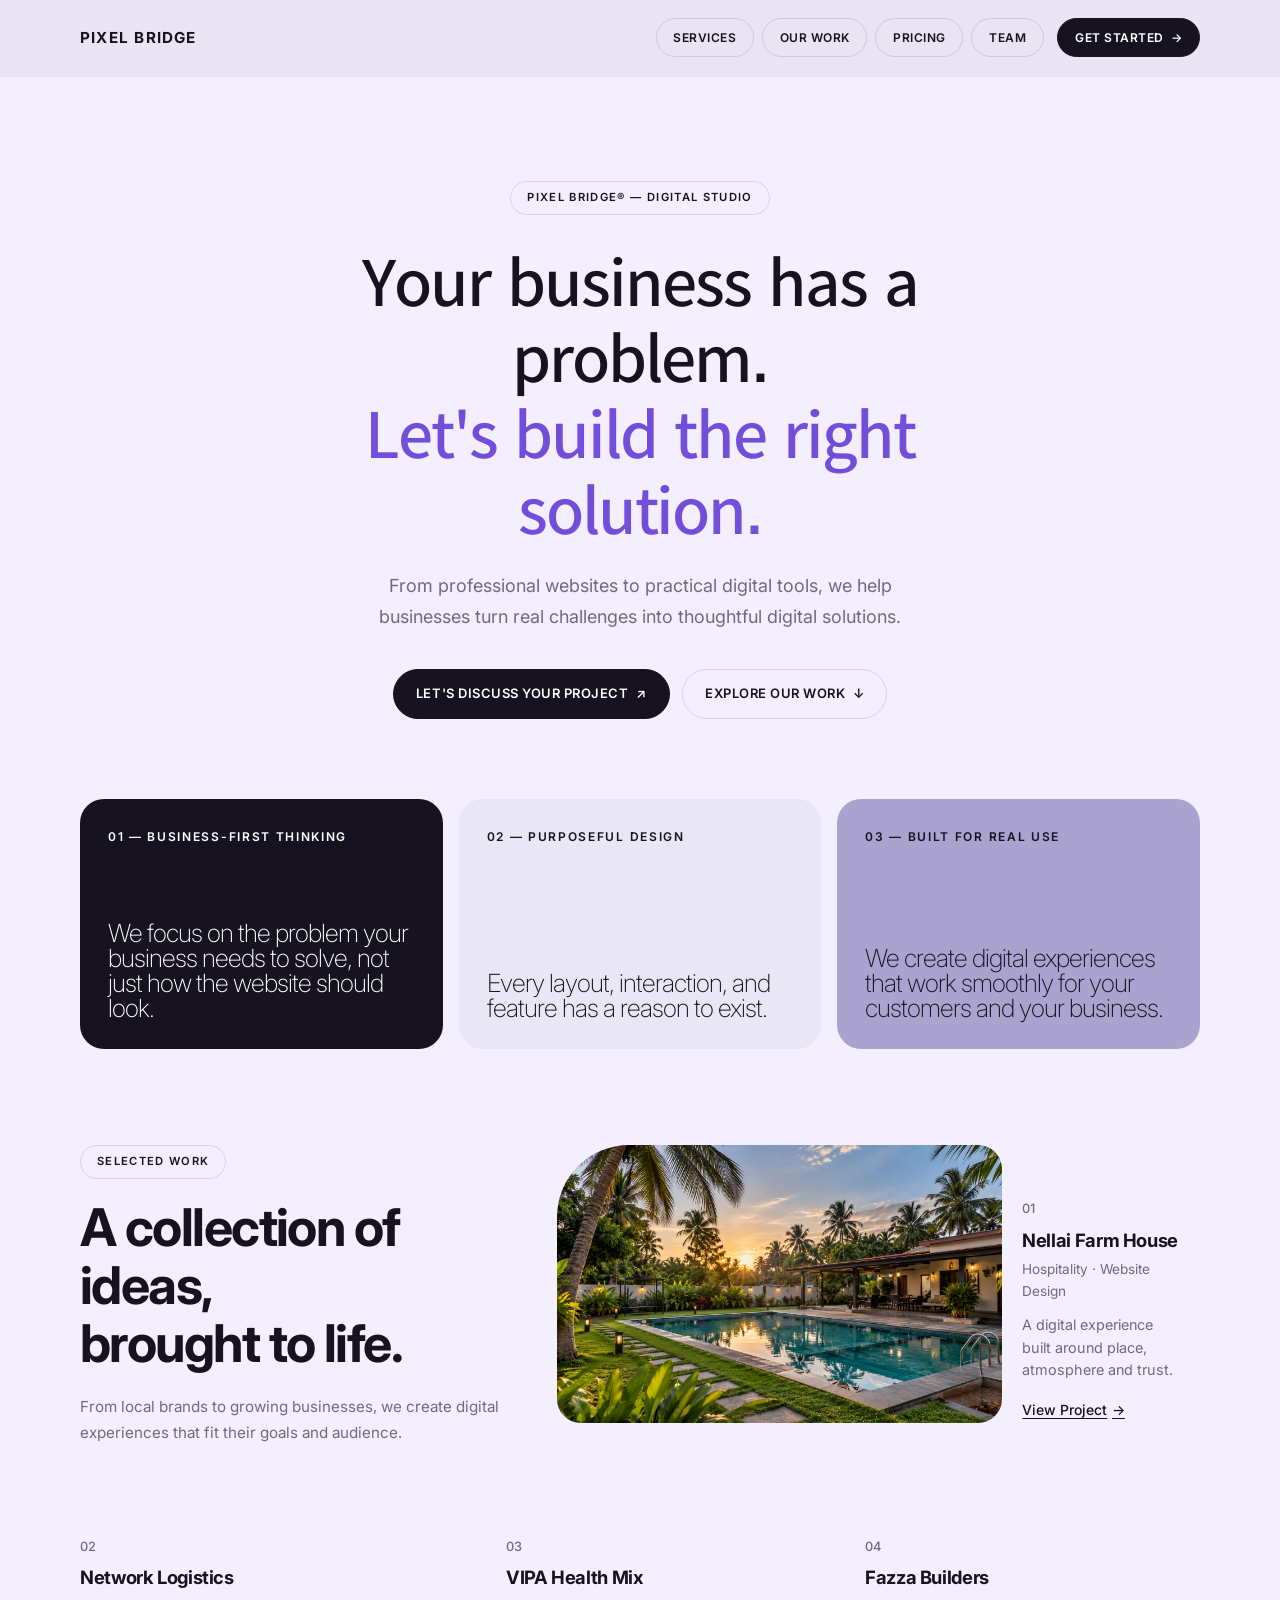
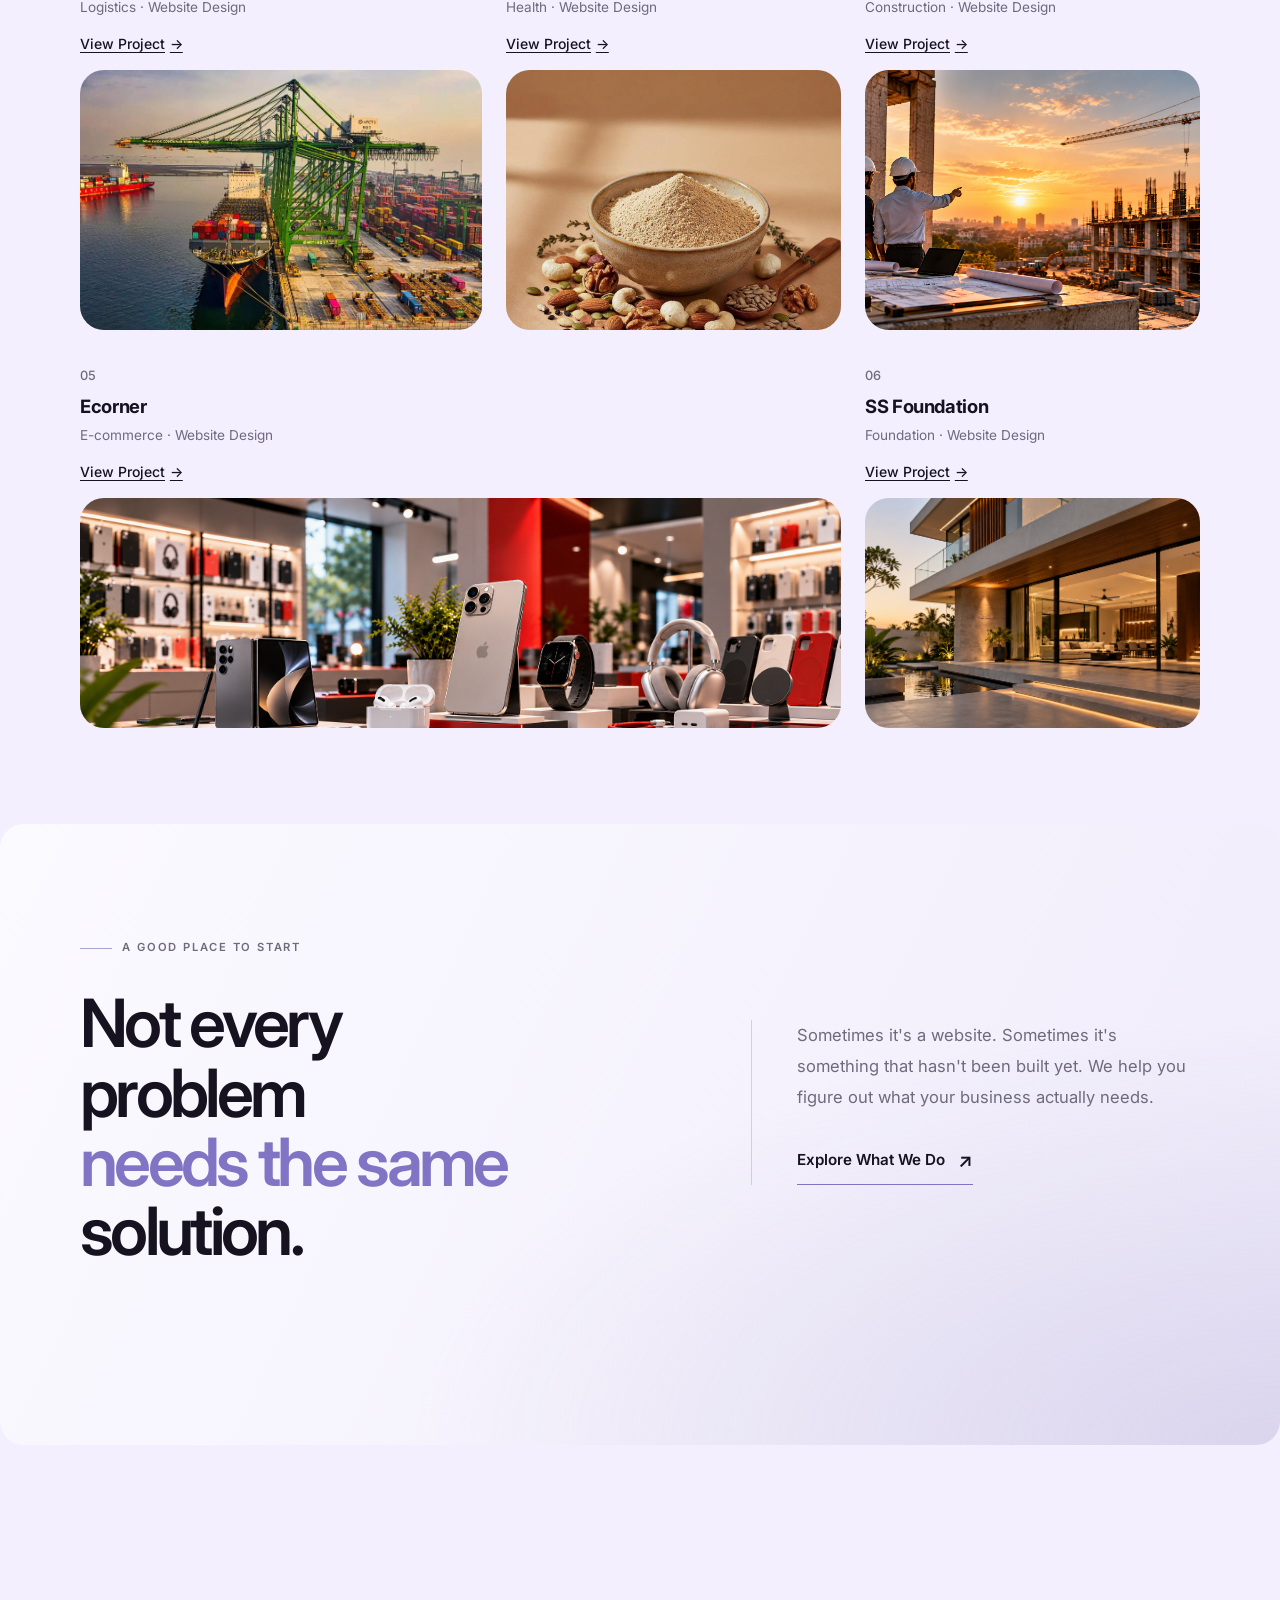
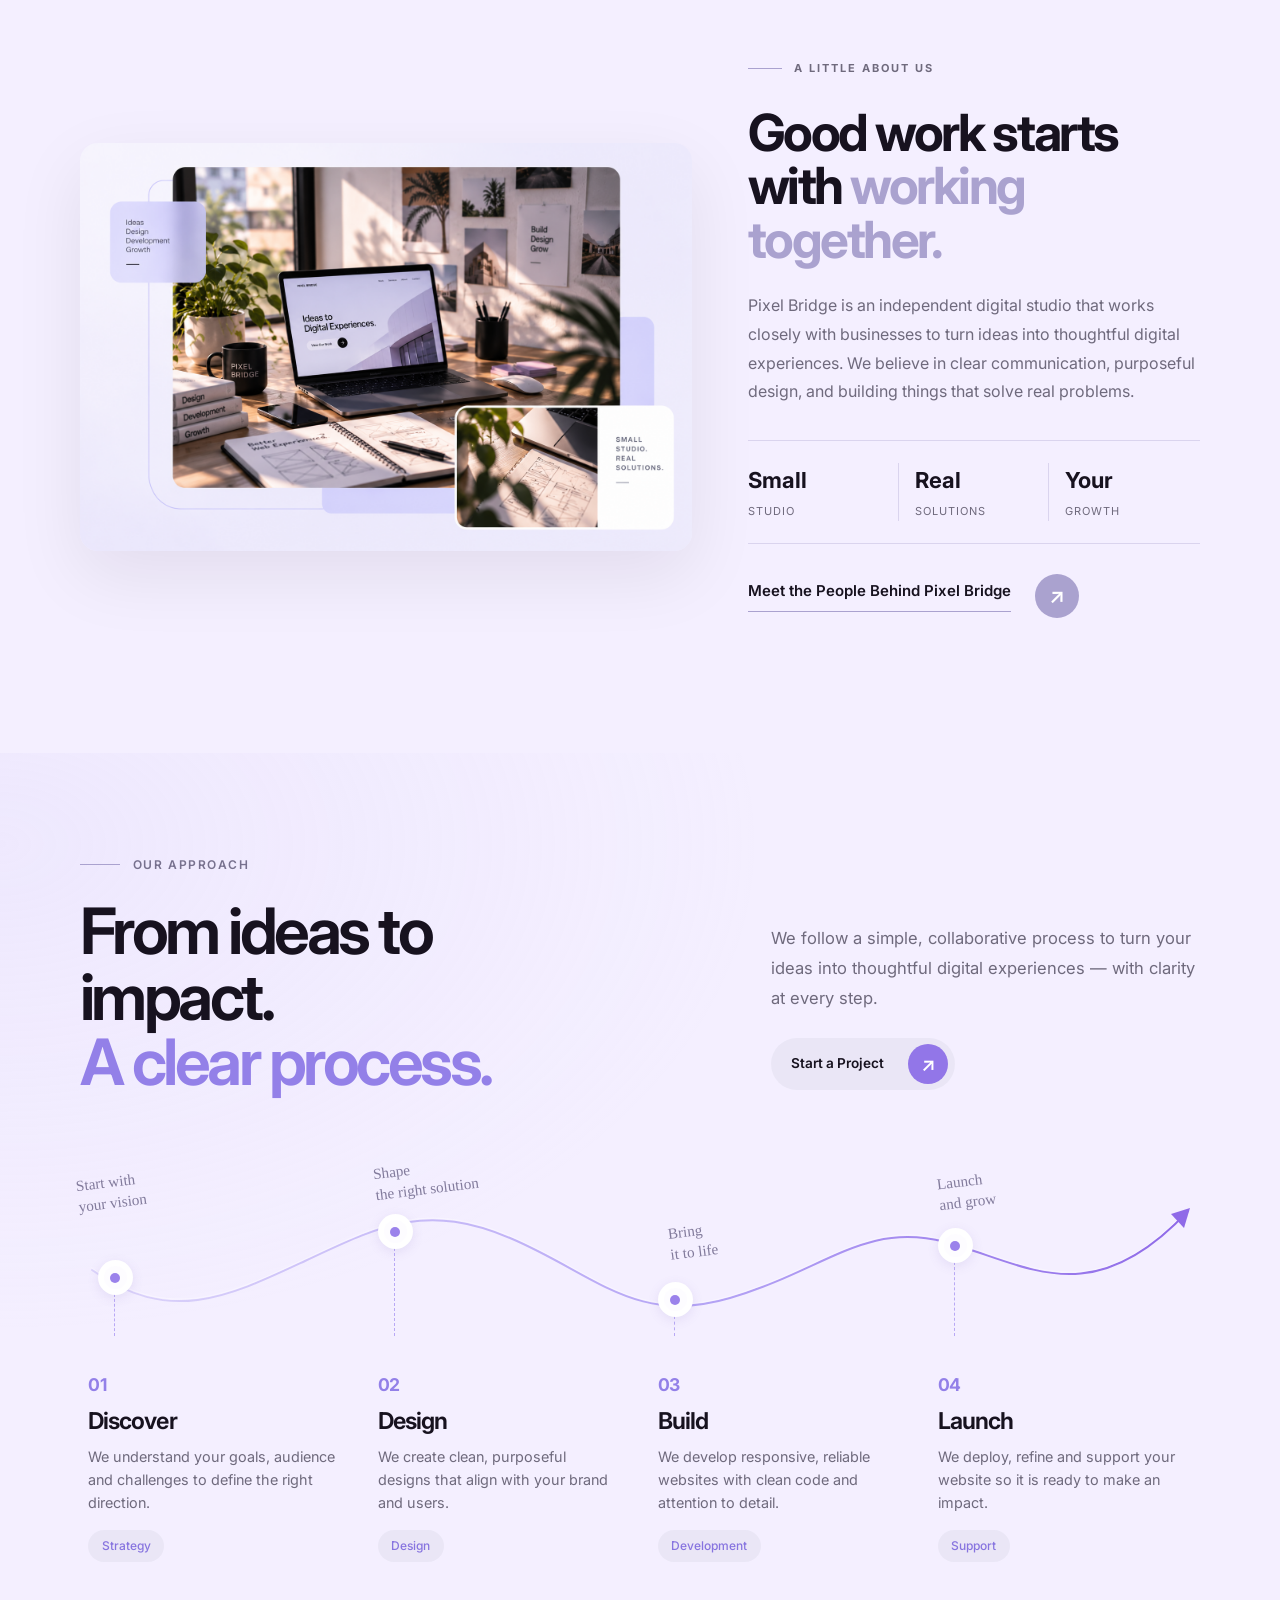
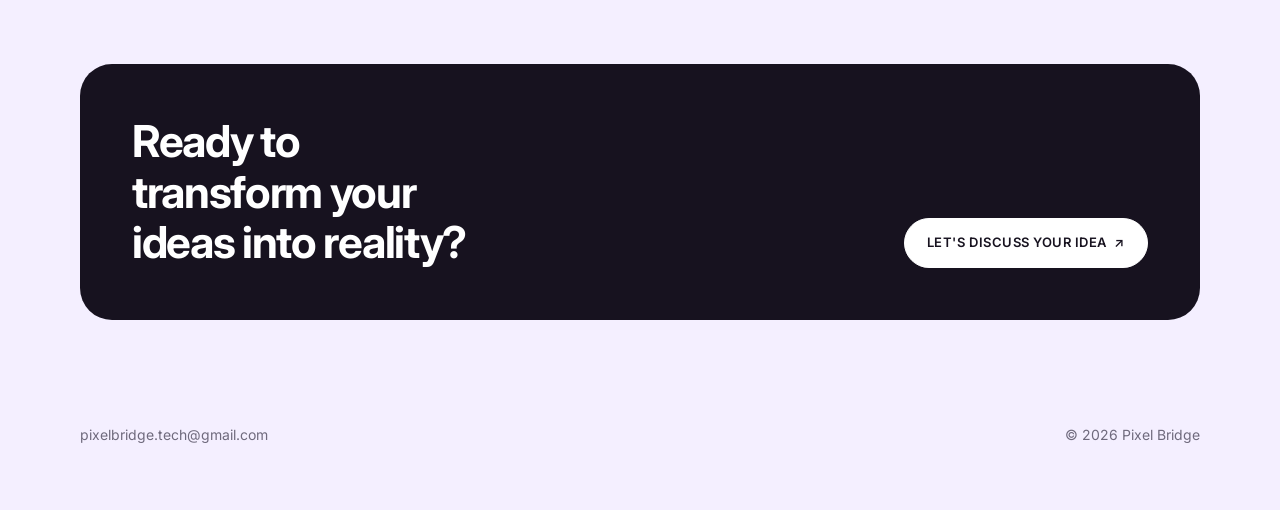
==== commit 2edfb6f3: "Add Our Work page and update website" ====
--- a/index.html
+++ b/index.html
@@ -31,6 +31,7 @@
 
       <nav class="navbar__links" id="primary-nav" aria-label="Primary">
         <a href="services.html" class="btn btn--outline btn--sm">Services</a>
+        <a href="work.html" class="btn btn--outline btn--sm">Our Work</a>
         <a href="pricing.html" class="btn btn--outline btn--sm">Pricing</a>
         <a href="team.html" class="btn btn--outline btn--sm">Team</a>
         <a
@@ -60,25 +61,24 @@
     <section class="hero" aria-labelledby="hero-heading">
       <div class="container">
         <div class="hero__pill reveal">
-          <span class="pill">Welcome</span>
+          <span class="pill">PIXEL BRIDGE® — DIGITAL STUDIO</span>
         </div>
         <h1 id="hero-heading" class="hero__title reveal">
-          Elegant design. Powerful performance.<br>
-          <span class="hero__accent">Real business results.</span>
+          Your business has a problem.<br>
+          <span class="hero__accent">Let's build the right solution.</span>
         </h1>
         <p class="hero__sub reveal">
-          Modern, responsive websites for startups and local businesses
-          in Chennai.
+          From professional websites to practical digital tools, we help businesses turn real challenges into thoughtful digital solutions.
         </p>
         <div class="hero__actions reveal">
           <a
             href="#tally-open=rjJZKl&tally-layout=modal&tally-width=379&tally-overlay=1&tally-emoji-animation=none&tally-auto-close=0&tally-form-events-forwarding=1"
             class="btn btn--dark"
           >
-            Launch My Brand <span aria-hidden="true">→</span>
+          Let's Discuss Your Project  <span aria-hidden="true">↗</span>
           </a>
-          <a href="#portfolio" class="btn btn--outline">
-            View Our Work <span aria-hidden="true">→</span>
+          <a href="work.html" class="btn btn--outline">
+            Explore Our Work <span aria-hidden="true">↓</span>
           </a>
         </div>
       </div>
@@ -88,16 +88,16 @@
     <section class="stats" aria-label="Company highlights">
       <div class="container stats__grid">
         <article class="stat-card stat-card--dark reveal">
-          <p class="stat-card__label">Projects</p>
-          <p class="stat-card__value">5+</p>
+          <p class="stat-card__label">01 — Business-First Thinking</p>
+          <p class="stat-card__value">We focus on the problem your business needs to solve, not just how the website should look.</p>
         </article>
         <article class="stat-card stat-card--light reveal">
-          <p class="stat-card__label">Responsive</p>
-          <p class="stat-card__value">100%</p>
+          <p class="stat-card__label">02 — Purposeful Design</p>
+          <p class="stat-card__value">Every layout, interaction, and feature has a reason to exist.</p>
         </article>
         <article class="stat-card stat-card--accent reveal">
-          <p class="stat-card__label">Support</p>
-          <p class="stat-card__value">48hr</p>
+          <p class="stat-card__label">03 — Built for Real Use</p>
+          <p class="stat-card__value">We create digital experiences that work smoothly for your customers and your business.</p>
         </article>
       </div>
     </section>
@@ -109,7 +109,7 @@
           <header class="work__intro reveal">
             <p class="pill" style="margin-bottom: 20px;">Selected Work</p>
             <h2 id="work-heading" class="work__title">
-              Six businesses.<br>Six different stories.
+              A collection of ideas,<br> brought to life.
             </h2>
             <p class="work__sub">
               From local brands to growing businesses, we create digital
@@ -216,21 +216,326 @@
       </div>
     </section>
 
-    
+    <!-- SERVICES PREVIEW -->
+<section class="services-preview" aria-labelledby="services-preview-heading">
+  <div class="container services-preview__inner">
+
+    <div class="services-preview__main reveal">
+      <p class="services-preview__label">
+        <span></span> A GOOD PLACE TO START
+      </p>
+
+      <h2 id="services-preview-heading" class="services-preview__title">
+        Not every problem
+        <span>needs the same</span>
+        solution.
+      </h2>
+    </div>
+
+    <div class="services-preview__side reveal">
+      <p class="services-preview__description">
+        Sometimes it's a website. Sometimes it's something that hasn't
+        been built yet. We help you figure out what your business actually needs.
+      </p>
+
+      <a href="services.html" class="services-preview__link">
+        Explore What We Do
+        <span aria-hidden="true">↗</span>
+      </a>
+    </div>
+
+    <div class="services-preview__shape" aria-hidden="true"></div>
+
+  </div>
+</section>
+
+<!-- About Pixel Bridge -->
+<section class="about-section" id="about">
+  <div class="container about-container">
+
+    <!-- Left: Workspace Image -->
+    <div class="about-visual reveal">
+      <img
+        src="pictures/about-section.png"
+        alt="Pixel Bridge creative workspace with laptop and design sketches"
+        class="about-workspace-image"
+      >
+    </div>
+
+    <!-- Right: About Content -->
+    <div class="about-content reveal">
+      <span class="section-label">A LITTLE ABOUT US</span>
+
+      <h2 class="about-heading">
+        Good work starts<br>
+        with <span>working together.</span>
+      </h2>
+
+      <p class="about-description">
+        Pixel Bridge is an independent digital studio that works closely
+        with businesses to turn ideas into thoughtful digital experiences.
+        We believe in clear communication, purposeful design, and building
+        things that solve real problems.
+      </p>
+
+      <div class="about-highlights">
+        <div class="about-highlight">
+          <strong>Small</strong>
+          <span>Studio</span>
+        </div>
+
+        <div class="about-highlight">
+          <strong>Real</strong>
+          <span>Solutions</span>
+        </div>
+
+        <div class="about-highlight">
+          <strong>Your</strong>
+          <span>Growth</span>
+        </div>
+      </div>
+
+      <a href="team.html" class="about-link">
+        <span>Meet the People Behind Pixel Bridge</span>
+        <span class="about-link-arrow" aria-hidden="true">↗</span>
+      </a>
+    </div>
+
+  </div>
+</section>
+
+
+<!-- OUR APPROACH -->
+<section class="approach-section" id="approach">
+  <div class="container">
+
+    <!-- Heading -->
+    <div class="approach-header">
+      <div class="approach-heading">
+        <p class="approach-label">
+          <span aria-hidden="true"></span>
+          OUR APPROACH
+        </p>
+
+        <h2 class="approach-title">
+          From ideas to impact.
+          <span>A clear process.</span>
+        </h2>
+      </div>
+
+      <div class="approach-intro">
+        <p>
+          We follow a simple, collaborative process to turn your ideas
+          into thoughtful digital experiences — with clarity at every step.
+        </p>
+
+        <a
+          class="approach-cta"
+          href="#tally-open=rjJZKl&tally-layout=modal&tally-width=379&tally-overlay=1&tally-emoji-animation=none&tally-auto-close=0&tally-form-events-forwarding=1"
+        >
+          Start a Project
+          <span aria-hidden="true">↗</span>
+        </a>
+      </div>
+    </div>
+
+    <!-- Flowing timeline: desktop -->
+    <div class="approach-flow">
+
+      <svg
+        class="approach-flow__line"
+        viewBox="0 0 1120 190"
+        preserveAspectRatio="none"
+        aria-hidden="true"
+      >
+        <defs>
+          <linearGradient id="approach-gradient" x1="0" y1="0" x2="1" y2="0">
+            <stop offset="0%" stop-color="#DCD4FA" />
+            <stop offset="55%" stop-color="#B5A5F5" />
+            <stop offset="100%" stop-color="#8F6AE8" />
+          </linearGradient>
+        </defs>
+
+        <path
+          d="M 12 104
+             C 90 160, 150 130, 225 95
+             S 345 36, 430 72
+             S 555 160, 650 132
+             S 785 55, 865 76
+             S 1010 150, 1108 45"
+          fill="none"
+          stroke="url(#approach-gradient)"
+          stroke-width="2"
+          stroke-linecap="round"
+        />
+
+        <path
+          d="M 12 104
+             C 90 160, 150 130, 225 95
+             S 345 36, 430 72
+             S 555 160, 650 132
+             S 785 55, 865 76
+             S 1010 150, 1108 45"
+          fill="none"
+          stroke="#FFFFFF"
+          stroke-opacity=".55"
+          stroke-width=".7"
+          stroke-linecap="round"
+          transform="translate(0 -2)"
+        />
+
+        <path
+          d="M 1091 48 L 1110 42 L 1104 62 Z"
+          fill="#8F6AE8"
+        />
+      </svg>
+
+      <!-- Stage 1 -->
+      <article class="approach-stage approach-stage--discover">
+        <div class="approach-note approach-note--discover" aria-hidden="true">
+          Start with<br>your vision
+          
+        </div>
+
+        <span class="approach-node" aria-hidden="true">
+          <span></span>
+        </span>
+
+        <span class="approach-stage__number">01</span>
+        <h3>Discover</h3>
+        <p>
+          We understand your goals, audience and challenges to define
+          the right direction.
+        </p>
+        <span class="approach-stage__tag">Strategy</span>
+      </article>
+
+      <!-- Stage 2 -->
+      <article class="approach-stage approach-stage--design">
+        <div class="approach-note approach-note--design" aria-hidden="true">
+          Shape<br>the right solution
+          
+        </div>
+
+        <span class="approach-node" aria-hidden="true">
+          <span></span>
+        </span>
+
+        <span class="approach-stage__number">02</span>
+        <h3>Design</h3>
+        <p>
+          We create clean, purposeful designs that align with your
+          brand and users.
+        </p>
+        <span class="approach-stage__tag">Design</span>
+      </article>
+
+      <!-- Stage 3 -->
+      <article class="approach-stage approach-stage--build">
+        <div class="approach-note approach-note--build" aria-hidden="true">
+          Bring<br>it to life
+          
+        </div>
+
+        <span class="approach-node" aria-hidden="true">
+          <span></span>
+        </span>
+
+        <span class="approach-stage__number">03</span>
+        <h3>Build</h3>
+        <p>
+          We develop responsive, reliable websites with clean code
+          and attention to detail.
+        </p>
+        <span class="approach-stage__tag">Development</span>
+      </article>
+
+      <!-- Stage 4 -->
+      <article class="approach-stage approach-stage--launch">
+        <div class="approach-note approach-note--launch" aria-hidden="true">
+          Launch<br>and grow
+          
+        </div>
+
+        <span class="approach-node" aria-hidden="true">
+          <span></span>
+        </span>
+
+        <span class="approach-stage__number">04</span>
+        <h3>Launch</h3>
+        <p>
+          We deploy, refine and support your website so it is ready
+          to make an impact.
+        </p>
+        <span class="approach-stage__tag">Support</span>
+      </article>
+
+    </div>
+
+    <!-- Mobile timeline -->
+    <div class="approach-mobile-flow">
+
+      <article class="approach-mobile-stage">
+        <span class="approach-mobile-stage__node">01</span>
+        <div>
+          <span class="approach-mobile-stage__eyebrow">FIRST, WE LISTEN</span>
+          <h3>Discover</h3>
+          <p>We understand your goals, audience and challenges to define the right direction.</p>
+          <span class="approach-stage__tag">Strategy</span>
+        </div>
+      </article>
+
+      <article class="approach-mobile-stage">
+        <span class="approach-mobile-stage__node">02</span>
+        <div>
+          <span class="approach-mobile-stage__eyebrow">THEN, WE SHAPE IT</span>
+          <h3>Design</h3>
+          <p>We create clean, purposeful designs that align with your brand and users.</p>
+          <span class="approach-stage__tag">Design</span>
+        </div>
+      </article>
+
+      <article class="approach-mobile-stage">
+        <span class="approach-mobile-stage__node">03</span>
+        <div>
+          <span class="approach-mobile-stage__eyebrow">NEXT, WE BUILD</span>
+          <h3>Build</h3>
+          <p>We develop responsive, reliable websites with clean code and attention to detail.</p>
+          <span class="approach-stage__tag">Development</span>
+        </div>
+      </article>
+
+      <article class="approach-mobile-stage">
+        <span class="approach-mobile-stage__node">04</span>
+        <div>
+          <span class="approach-mobile-stage__eyebrow">FINALLY, WE LAUNCH</span>
+          <h3>Launch</h3>
+          <p>We deploy, refine and support your website so it is ready to make an impact.</p>
+          <span class="approach-stage__tag">Support</span>
+        </div>
+      </article>
+
+    </div>
+
+  </div>
+</section>
+
+
+
 
     <!-- CTA -->
     <section class="cta" aria-labelledby="cta-heading">
       <div class="container">
         <div class="cta__box reveal">
           <h2 id="cta-heading" class="cta__title">
-            Not sure which plan fits your business?
+            Ready to transform your ideas into reality?
           </h2>
           <div class="cta__action">
             <a
               href="#tally-open=rjJZKl&tally-layout=modal&tally-width=379&tally-overlay=1&tally-emoji-animation=none&tally-auto-close=0&tally-form-events-forwarding=1"
               class="btn btn--light"
             >
-              Tell Us About Your Project <span aria-hidden="true">→</span>
+              Let's Discuss Your Idea <span aria-hidden="true">↗</span>
             </a>
           </div>
         </div>
--- a/home.css
+++ b/home.css
@@ -3,7 +3,7 @@
    ============================================ */
 
 :root {
-  --bg: #F8F7FA;
+  --bg: #f4efff;
   --dark: #17121F;
   --lavender: #AAA2CF;
   --lavender-light: #E9E6F5;
@@ -51,7 +51,7 @@
 
 body {
   font-family: var(--font);
-  background: #F5F6F8;
+  background: var(--bg);
   color: var(--dark);
   line-height: 1.6;
   -webkit-font-smoothing: antialiased;
@@ -161,9 +161,9 @@
   position: sticky;
   top: 0;
   z-index: 100;
-  background: rgba(248, 247, 250, 0.85);
-  backdrop-filter: blur(12px);
-  -webkit-backdrop-filter: blur(12px);
+  background: rgba(231, 225, 243, 0.85);
+  -webkit-backdrop-filter: blur(10px);
+  backdrop-filter: blur(10px);
   border-bottom: 1px solid transparent;
   transition: border-color 0.3s ease;
 }
@@ -250,13 +250,13 @@
   font-family: 'Kedebideri', sans-serif;
   line-height: 1.12;
   letter-spacing: -0.03em;
-  max-width: 20ch;
+  max-width: 23ch;
   margin: 0 auto 1.5rem;
   color: var(--dark);
 }
 
 .hero__accent {
-  color: #9f74e1;
+  color: #724edb;
 }
 
 .hero__sub {
@@ -285,12 +285,11 @@
   grid-template-columns: repeat(3, 1fr);
   gap: 1rem;
 }
-
 .stat-card {
   display: flex;
   flex-direction: column;
   justify-content: space-between;
-  min-height: 220px;
+  min-height: 250px;
   padding: 1.75rem;
   border-radius: var(--radius);
 }
@@ -303,8 +302,8 @@
 }
 
 .stat-card__value {
-  font-size: clamp(3rem, 6vw, 4.5rem);
-  font-weight: 700;
+  font-size: 25px;
+  font-weight: 200;
   letter-spacing: -0.04em;
   line-height: 1;
 }
@@ -456,57 +455,6 @@
   outline: 2px solid var(--lavender);
   outline-offset: 3px;
   border-radius: 3px;
-}
-
-/* Circular stamp */
-.work-stamp {
-  position: relative;
-  width: 6.5rem;
-  height: 6.5rem;
-  flex-shrink: 0;
-  align-self: center;
-  display: grid;
-  place-items: center;
-  color: var(--dark);
-}
-
-.work-stamp__ring {
-  position: absolute;
-  inset: 0;
-  width: 100%;
-  height: 100%;
-  animation: stamp-spin 18s linear infinite;
-}
-
-.work-stamp__ring text {
-  fill: var(--text-gray);
-  font-size: 9.5px;
-  font-weight: 600;
-  letter-spacing: 0.18em;
-  text-transform: uppercase;
-}
-
-.work-stamp__arrow {
-  position: relative;
-  z-index: 1;
-  font-size: 1.5rem;
-  line-height: 1;
-}
-
-.work-stamp:hover .work-stamp__arrow {
-  color: var(--lavender);
-}
-
-@keyframes stamp-spin {
-  to {
-    transform: rotate(360deg);
-  }
-}
-
-@media (prefers-reduced-motion: reduce) {
-  .work-stamp__ring {
-    animation: none;
-  }
 }
 
 /* Media placeholders */
@@ -622,6 +570,848 @@
 .work-item--05 .work-media,
 .work-item--06 .work-media {
   height: 230px;
+}
+
+/* ---------- Homepage Services Preview ---------- */
+
+.services-preview {
+  position: relative;
+  isolation: isolate;
+  overflow: hidden;
+  padding: clamp(4rem, 9vw, 7.5rem) 0;
+  margin-bottom: var(--space-2xl);
+  background:
+    radial-gradient(
+      ellipse at 100% 100%,
+      rgba(170, 162, 207, 0.32),
+      transparent 48%
+    ),
+    linear-gradient(115deg, #fbfaff 0%, #f0ecfb 100%);
+  border-radius: var(--radius);
+}
+
+.services-preview__inner {
+  position: relative;
+  display: grid;
+  grid-template-columns: 1.15fr 0.85fr;
+  align-items: center;
+  gap: clamp(2rem, 5vw, 4.5rem);
+}
+
+.services-preview__main,
+.services-preview__side {
+  position: relative;
+  z-index: 2;
+}
+
+.services-preview__label {
+  display: flex;
+  align-items: center;
+  gap: 0.65rem;
+  margin-bottom: 2rem;
+  color: var(--text-gray);
+  font-size: 0.7rem;
+  font-weight: 600;
+  letter-spacing: 0.16em;
+  text-transform: uppercase;
+}
+
+.services-preview__label span {
+  display: inline-block;
+  width: 2rem;
+  height: 1px;
+  background: var(--lavender);
+}
+
+.services-preview__title {
+  max-width: 11ch;
+  font-size: clamp(2.6rem, 5.2vw, 4.5rem);
+  font-weight: 600;
+  line-height: 1.04;
+  letter-spacing: -0.055em;
+  color: var(--dark);
+}
+
+.services-preview__title span {
+  display: block;
+  color: #8174c4;
+}
+
+.services-preview__side {
+  padding-left: clamp(1.5rem, 3.5vw, 3rem);
+  border-left: 1px solid rgba(23, 18, 31, 0.15);
+}
+
+.services-preview__description {
+  max-width: 26rem;
+  margin-bottom: 2rem;
+  color: var(--text-gray);
+  font-size: clamp(1rem, 1.3vw, 1.1rem);
+  line-height: 1.85;
+}
+
+.services-preview__link {
+  display: inline-flex;
+  align-items: center;
+  gap: 0.8rem;
+  padding-bottom: 0.55rem;
+  border-bottom: 1px solid #8174c4;
+  color: var(--dark);
+  font-size: 0.95rem;
+  font-weight: 600;
+  transition:
+    gap 0.3s ease,
+    color 0.3s ease,
+    border-color 0.3s ease;
+}
+
+.services-preview__link span {
+  font-size: 1.2rem;
+  transition: transform 0.3s ease;
+}
+
+.services-preview__link:hover {
+  gap: 1.1rem;
+  color: #8174c4;
+  border-color: var(--dark);
+}
+
+.services-preview__link:hover span {
+  transform: translate(2px, -2px);
+}
+
+/* Responsive layout */
+
+@media (max-width: 768px) {
+  .services-preview {
+    padding: 3.5rem 0;
+    border-radius: 20px;
+  }
+
+  .services-preview__inner {
+    grid-template-columns: 1fr;
+    gap: 2rem;
+  }
+
+  .services-preview__title {
+    max-width: 12ch;
+    font-size: clamp(2.7rem, 9vw, 4rem);
+  }
+
+  .services-preview__side {
+    padding: 1.5rem 0 0;
+    border-left: none;
+    border-top: 1px solid rgba(23, 18, 31, 0.15);
+  }
+
+  .services-preview__description {
+    margin-bottom: 1.5rem;
+  }
+}
+
+/* ========================================
+   ABOUT PIXEL BRIDGE
+======================================== */
+
+.about-section {
+  padding: 110px 0;
+  background: var(--bg);
+  overflow: hidden;
+}
+
+.about-container {
+  display: grid;
+  grid-template-columns: 1.15fr 0.85fr;
+  align-items: center;
+  gap: 56px;
+}
+
+/* Left: Workspace visual */
+
+.about-visual {
+  min-width: 0;
+}
+
+.about-workspace-image {
+  display: block;
+  width: 100%;
+  height: auto;
+  border-radius: 18px;
+  object-fit: cover;
+  box-shadow: 0 24px 70px rgba(23, 18, 31, 0.08);
+}
+
+/* Right: Text content */
+
+.about-content {
+  min-width: 0;
+}
+
+.about-content .section-label {
+  display: inline-flex;
+  align-items: center;
+  gap: 12px;
+  margin-bottom: 28px;
+  color: var(--text-gray);
+  font-size: 11px;
+  font-weight: 700;
+  letter-spacing: 2px;
+}
+
+.about-content .section-label::before {
+  content: "";
+  width: 34px;
+  height: 1px;
+  background: var(--lavender);
+}
+
+.about-heading {
+  margin: 0 0 24px;
+  color: var(--dark);
+  font-size: clamp(36px, 4vw, 60px);
+  font-weight: 700;
+  line-height: 1.05;
+  letter-spacing: -2.5px;
+}
+
+.about-heading span {
+  color: var(--lavender);
+}
+
+.about-description {
+  max-width: 540px;
+  margin: 0;
+  color: var(--text-gray);
+  font-size: 16px;
+  line-height: 1.8;
+}
+
+/* Highlights */
+
+.about-highlights {
+  display: grid;
+  grid-template-columns: repeat(3, minmax(0, 1fr));
+  margin-top: 34px;
+  padding: 22px 0;
+  border-top: 1px solid rgba(170, 162, 207, 0.35);
+  border-bottom: 1px solid rgba(170, 162, 207, 0.35);
+}
+
+.about-highlight {
+  display: flex;
+  flex-direction: column;
+  gap: 5px;
+  padding: 0 16px;
+  border-right: 1px solid rgba(170, 162, 207, 0.35);
+}
+
+.about-highlight:first-child {
+  padding-left: 0;
+}
+
+.about-highlight:last-child {
+  padding-right: 0;
+  border-right: none;
+}
+
+.about-highlight strong {
+  color: var(--dark);
+  font-size: 22px;
+  font-weight: 700;
+}
+
+.about-highlight span {
+  color: var(--text-gray);
+  font-size: 11px;
+  letter-spacing: 1px;
+  text-transform: uppercase;
+}
+
+/* Team link */
+
+.about-link {
+  display: inline-flex;
+  align-items: center;
+  gap: 24px;
+  margin-top: 30px;
+  color: var(--dark);
+  font-size: 15px;
+  font-weight: 600;
+  text-decoration: none;
+  margin-bottom: 25px;
+}
+
+.about-link > span:first-child {
+  padding-bottom: 8px;
+  border-bottom: 1px solid var(--lavender);
+}
+
+.about-link-arrow {
+  display: grid;
+  width: 44px;
+  height: 44px;
+  flex-shrink: 0;
+  place-items: center;
+  border-radius: 50%;
+  background: var(--lavender);
+  color: white;
+  font-size: 21px;
+  transition: transform 0.25s ease;
+}
+
+.about-link:hover .about-link-arrow {
+  transform: translate(3px, -3px);
+}
+
+/* Responsive layout */
+
+@media (max-width: 900px) {
+  .about-section {
+    padding: 80px 0;
+  }
+
+  .about-container {
+    grid-template-columns: 1fr;
+    gap: 48px;
+  }
+
+  .about-visual {
+    max-width: 680px;
+    margin-inline: auto;
+  }
+
+  .about-content {
+    max-width: 680px;
+    margin-inline: auto;
+  }
+
+  .about-heading {
+    font-size: clamp(38px, 7vw, 56px);
+  }
+}
+
+@media (max-width: 480px) {
+  .about-section {
+    padding: 60px 0;
+  }
+
+  .about-container {
+    gap: 36px;
+  }
+
+  .about-heading {
+    font-size: 38px;
+    letter-spacing: -1.5px;
+  }
+
+  .about-description {
+    font-size: 14px;
+  }
+
+  .about-highlights {
+    margin-top: 26px;
+  }
+
+  .about-highlight {
+    padding: 0 10px;
+  }
+
+  .about-highlight strong {
+    font-size: 18px;
+  }
+
+  .about-highlight span {
+    font-size: 9px;
+    letter-spacing: 0.5px;
+  }
+
+  .about-link {
+    gap: 12px;
+    font-size: 13px;
+  }
+
+  .about-link-arrow {
+    width: 38px;
+    height: 38px;
+  }
+}
+
+
+
+/* =========================================
+   OUR APPROACH — FLOWING TIMELINE
+========================================= */
+
+.approach-section {
+  padding: clamp(4.5rem, 8vw, 7rem) 0;
+  overflow: hidden;
+  background:
+    radial-gradient(
+      ellipse at 0% 10%,
+      rgba(220, 212, 250, 0.24),
+      transparent 42%
+    ),
+    var(--bg);
+}
+
+.approach-header {
+  display: grid;
+  grid-template-columns: minmax(0, 1.2fr) minmax(250px, 0.8fr);
+  align-items: end;
+  gap: 3rem;
+  margin-bottom: 4.5rem;
+}
+
+.approach-label {
+  display: flex;
+  align-items: center;
+  gap: 0.8rem;
+  margin-bottom: 1.5rem;
+  color: #77718e;
+  font-size: 0.75rem;
+  font-weight: 600;
+  letter-spacing: 0.13em;
+}
+
+.approach-label > span {
+  width: 2.5rem;
+  height: 1px;
+  background: var(--lavender);
+}
+
+.approach-title {
+  max-width: 13ch;
+  color: var(--dark);
+  font-size: clamp(2.6rem, 5vw, 4.25rem);
+  font-weight: 650;
+  line-height: 1.02;
+  letter-spacing: -0.055em;
+}
+
+.approach-title > span {
+  display: block;
+  color: #9380e8;
+}
+
+.approach-intro {
+  display: flex;
+  flex-direction: column;
+  align-items: flex-start;
+  gap: 1.5rem;
+  padding-bottom: 0.25rem;
+}
+
+.approach-intro > p {
+  max-width: 27rem;
+  color: var(--text-gray);
+  font-size: clamp(0.95rem, 1.3vw, 1.08rem);
+  line-height: 1.8;
+}
+
+.approach-cta {
+  display: inline-flex;
+  align-items: center;
+  gap: 1.5rem;
+  padding: 0.4rem 0.45rem 0.4rem 1.25rem;
+  border-radius: 999px;
+  background: rgba(233, 230, 245, 0.9);
+  color: var(--dark);
+  font-size: 0.85rem;
+  font-weight: 600;
+  transition: transform 0.25s ease, background 0.25s ease;
+}
+
+.approach-cta > span {
+  display: grid;
+  width: 2.5rem;
+  height: 2.5rem;
+  place-items: center;
+  border-radius: 50%;
+  background: #9276e8;
+  color: white;
+  font-size: 1.2rem;
+}
+
+.approach-cta:hover {
+  transform: translateY(-2px);
+  background: #e3dcfb;
+}
+
+/* Desktop curved path */
+
+.approach-flow {
+  position: relative;
+  display: grid;
+  grid-template-columns: repeat(4, minmax(0, 1fr));
+  min-height: 390px;
+  isolation: isolate;
+}
+
+.approach-flow__line {
+  position: absolute;
+  z-index: -1;
+  top: 0;
+  left: 0;
+  width: 100%;
+  height: 190px;
+  overflow: visible;
+}
+
+.approach-stage {
+  position: relative;
+  min-width: 0;
+  padding: 205px 1.1rem 0;
+}
+
+.approach-stage:nth-of-type(1) {
+  padding-left: 0.5rem;
+}
+
+.approach-stage:nth-of-type(4) {
+  padding-right: 0;
+}
+
+/* Nodes positioned along the curve */
+
+.approach-node {
+  position: absolute;
+  top: 94px;
+  left: 1.1rem;
+  display: grid;
+  width: 2.2rem;
+  height: 2.2rem;
+  place-items: center;
+  border: 6px solid rgba(255, 255, 255, 0.9);
+  border-radius: 50%;
+  background: #fdfcff;
+  box-shadow: 0 3px 12px rgba(112, 91, 180, 0.12);
+}
+
+.approach-node > span {
+  width: 0.65rem;
+  height: 0.65rem;
+  border-radius: 50%;
+  background: #9b82eb;
+}
+
+.approach-stage--discover .approach-node {
+  top: 94px;
+}
+
+.approach-stage--design .approach-node {
+  top: 48px;
+}
+
+.approach-stage--build .approach-node {
+  top: 116px;
+}
+
+.approach-stage--launch .approach-node {
+  top: 62px;
+}
+
+/* Dotted connectors from path to labels */
+
+.approach-stage::before {
+  position: absolute;
+  top: 128px;
+  left: calc(1.1rem + 1.05rem);
+  height: 42px;
+  border-left: 1px dashed #b9a9f5;
+  content: "";
+}
+
+.approach-stage--design::before {
+  top: 82px;
+  height: 88px;
+}
+
+.approach-stage--build::before {
+  top: 150px;
+  height: 20px;
+}
+
+.approach-stage--launch::before {
+  top: 96px;
+  height: 74px;
+}
+
+/* Handwritten-style annotations */
+
+.approach-note {
+  position: absolute;
+  color: #827b9c;
+  font-family: "Kedebideri", cursive;
+  font-size: 0.95rem;
+  font-weight: 500;
+  line-height: 1.35;
+  transform: rotate(-7deg);
+}
+
+.approach-note > span {
+  position: absolute;
+  font-family: var(--font);
+  font-size: 1.3rem;
+  font-weight: 400;
+}
+
+.approach-note--discover {
+  top: 6px;
+  left: -0.2rem;
+}
+
+.approach-note--discover > span {
+  right: -1rem;
+  bottom: -1.5rem;
+  transform: rotate(30deg);
+}
+
+.approach-note--design {
+  top: -8px;
+  left: 0.9rem;
+}
+
+.approach-note--design > span {
+  left: -1.8rem;
+  bottom: -1.3rem;
+  transform: rotate(20deg);
+}
+
+.approach-note--build {
+  top: 55px;
+  left: 1.8rem;
+}
+
+.approach-note--build > span {
+  left: -1.8rem;
+  bottom: -1.3rem;
+  transform: rotate(25deg);
+}
+
+.approach-note--launch {
+  top: 5px;
+  left: 1.1rem;
+}
+
+.approach-note--launch > span {
+  left: -1.5rem;
+  bottom: -1.3rem;
+  transform: rotate(25deg);
+}
+
+/* Stage typography */
+
+.approach-stage__number {
+  display: block;
+  margin-bottom: 0.2rem;
+  color: #9380e8;
+  font-size: 1.1rem;
+  font-weight: 700;
+  letter-spacing: -0.02em;
+}
+
+.approach-stage h3,
+.approach-mobile-stage h3 {
+  margin-bottom: 0.3rem;
+  color: var(--dark);
+  font-size: 1.45rem;
+  font-weight: 650;
+  letter-spacing: -0.04em;
+}
+
+.approach-stage > p,
+.approach-mobile-stage p {
+  max-width: 15.5rem;
+  color: var(--text-gray);
+  font-size: 0.9rem;
+  line-height: 1.6;
+}
+
+.approach-stage__tag {
+  display: inline-flex;
+  align-items: center;
+  margin-top: 1rem;
+  padding: 0.4rem 0.85rem;
+  border-radius: 999px;
+  background: rgba(233, 230, 245, 0.9);
+  color: #8774df;
+  font-size: 0.75rem;
+  font-weight: 500;
+}
+
+.approach-mobile-flow {
+  display: none;
+}
+
+/* Tablet adjustments */
+
+@media (max-width: 900px) {
+  .approach-header {
+    grid-template-columns: 1fr;
+    gap: 1.75rem;
+    margin-bottom: 3.5rem;
+  }
+
+  .approach-title {
+    max-width: 16ch;
+  }
+
+  .approach-intro {
+    flex-direction: row;
+    align-items: center;
+    justify-content: space-between;
+    gap: 1.5rem;
+  }
+
+  .approach-flow {
+    min-height: 405px;
+  }
+
+  .approach-stage {
+    padding-right: 0.65rem;
+    padding-left: 0.65rem;
+  }
+
+  .approach-stage__number {
+    font-size: 1rem;
+  }
+
+  .approach-stage h3 {
+    font-size: 1.25rem;
+  }
+
+  .approach-stage > p {
+    font-size: 0.82rem;
+  }
+
+  .approach-note {
+    font-size: 0.8rem;
+  }
+
+  .approach-node {
+    left: 0.65rem;
+  }
+
+  .approach-stage::before {
+    left: calc(0.65rem + 1.05rem);
+  }
+}
+
+/* Mobile: a vertical journey */
+
+@media (max-width: 600px) {
+  .approach-section {
+    padding: 4rem 0;
+  }
+
+  .approach-header {
+    gap: 1.25rem;
+    margin-bottom: 2.5rem;
+  }
+
+  .approach-label {
+    margin-bottom: 1.1rem;
+  }
+
+  .approach-title {
+    font-size: clamp(2.5rem, 10vw, 3.6rem);
+    letter-spacing: -0.06em;
+  }
+
+  .approach-intro {
+    align-items: flex-start;
+    flex-direction: column;
+    gap: 1.25rem;
+  }
+
+  .approach-intro > p {
+    font-size: 0.95rem;
+  }
+
+  .approach-flow {
+    display: none;
+  }
+
+  .approach-mobile-flow {
+    position: relative;
+    display: flex;
+    flex-direction: column;
+    gap: 0;
+    padding-left: 0.25rem;
+  }
+
+  .approach-mobile-flow::before {
+    position: absolute;
+    top: 1.3rem;
+    bottom: 2.8rem;
+    left: 1.35rem;
+    width: 1px;
+    background: linear-gradient(
+      to bottom,
+      #d5c9fa,
+      #a38bea,
+      #d5c9fa
+    );
+    content: "";
+  }
+
+  .approach-mobile-stage {
+    position: relative;
+    display: grid;
+    grid-template-columns: 2.75rem minmax(0, 1fr);
+    gap: 1rem;
+    padding-bottom: 2.5rem;
+  }
+
+  .approach-mobile-stage:last-child {
+    padding-bottom: 0;
+  }
+
+  .approach-mobile-stage__node {
+    position: relative;
+    z-index: 1;
+    display: grid;
+    width: 2.45rem;
+    height: 2.45rem;
+    place-items: center;
+    border: 5px solid var(--bg);
+    border-radius: 50%;
+    background: #9b82eb;
+    color: #fff;
+    font-size: 0.68rem;
+    font-weight: 700;
+    box-shadow: 0 0 0 1px rgba(155, 130, 235, 0.2);
+  }
+
+  .approach-mobile-stage__eyebrow {
+    display: block;
+    margin: 0.2rem 0 0.35rem;
+    color: #8c7bc9;
+    font-size: 0.65rem;
+    font-weight: 700;
+    letter-spacing: 0.12em;
+  }
+
+  .approach-mobile-stage h3 {
+    font-size: 1.5rem;
+    margin-bottom: 0.45rem;
+  }
+
+  .approach-mobile-stage p {
+    max-width: 27rem;
+    font-size: 0.92rem;
+  }
+
+  .approach-stage__tag {
+    margin-top: 0.85rem;
+  }
+}
+
+/* Respect reduced-motion settings */
+@media (prefers-reduced-motion: reduce) {
+  .approach-cta {
+    transition: none;
+  }
 }
 
 /* ---------- CTA ---------- */
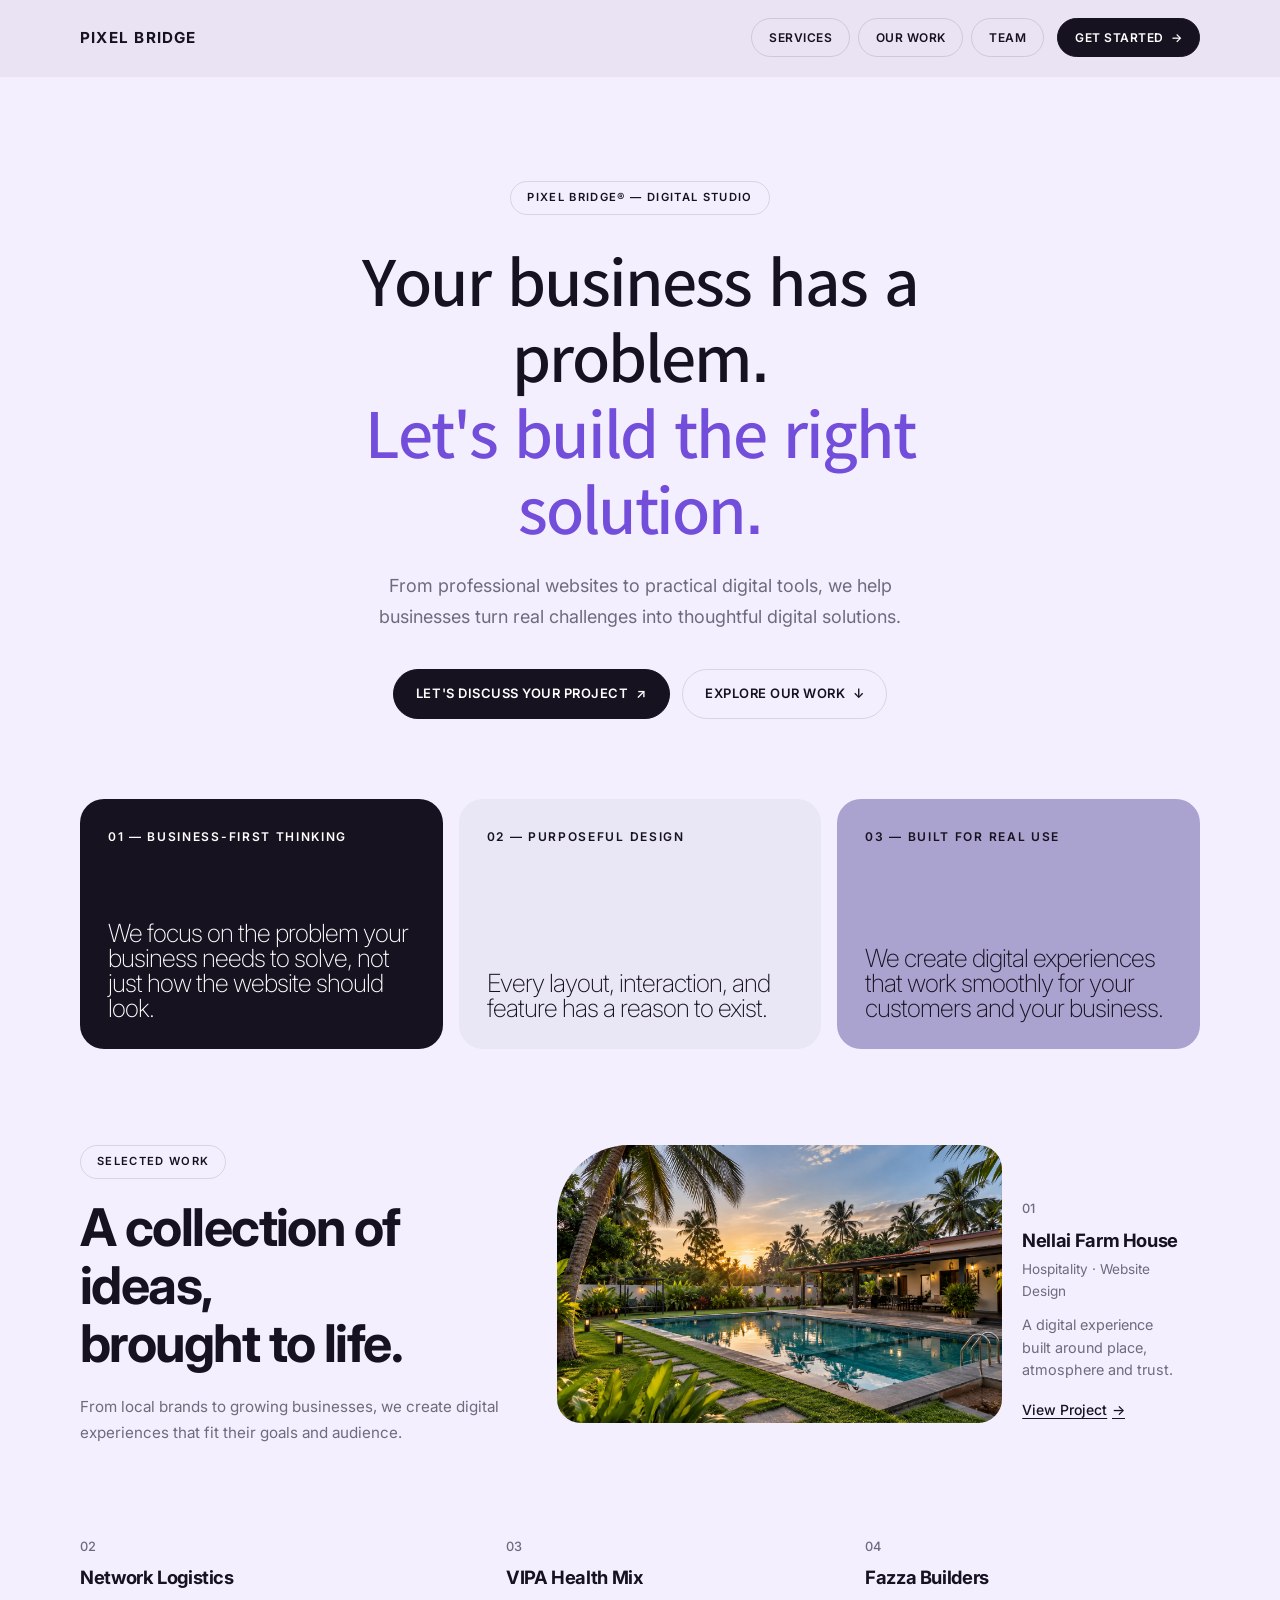
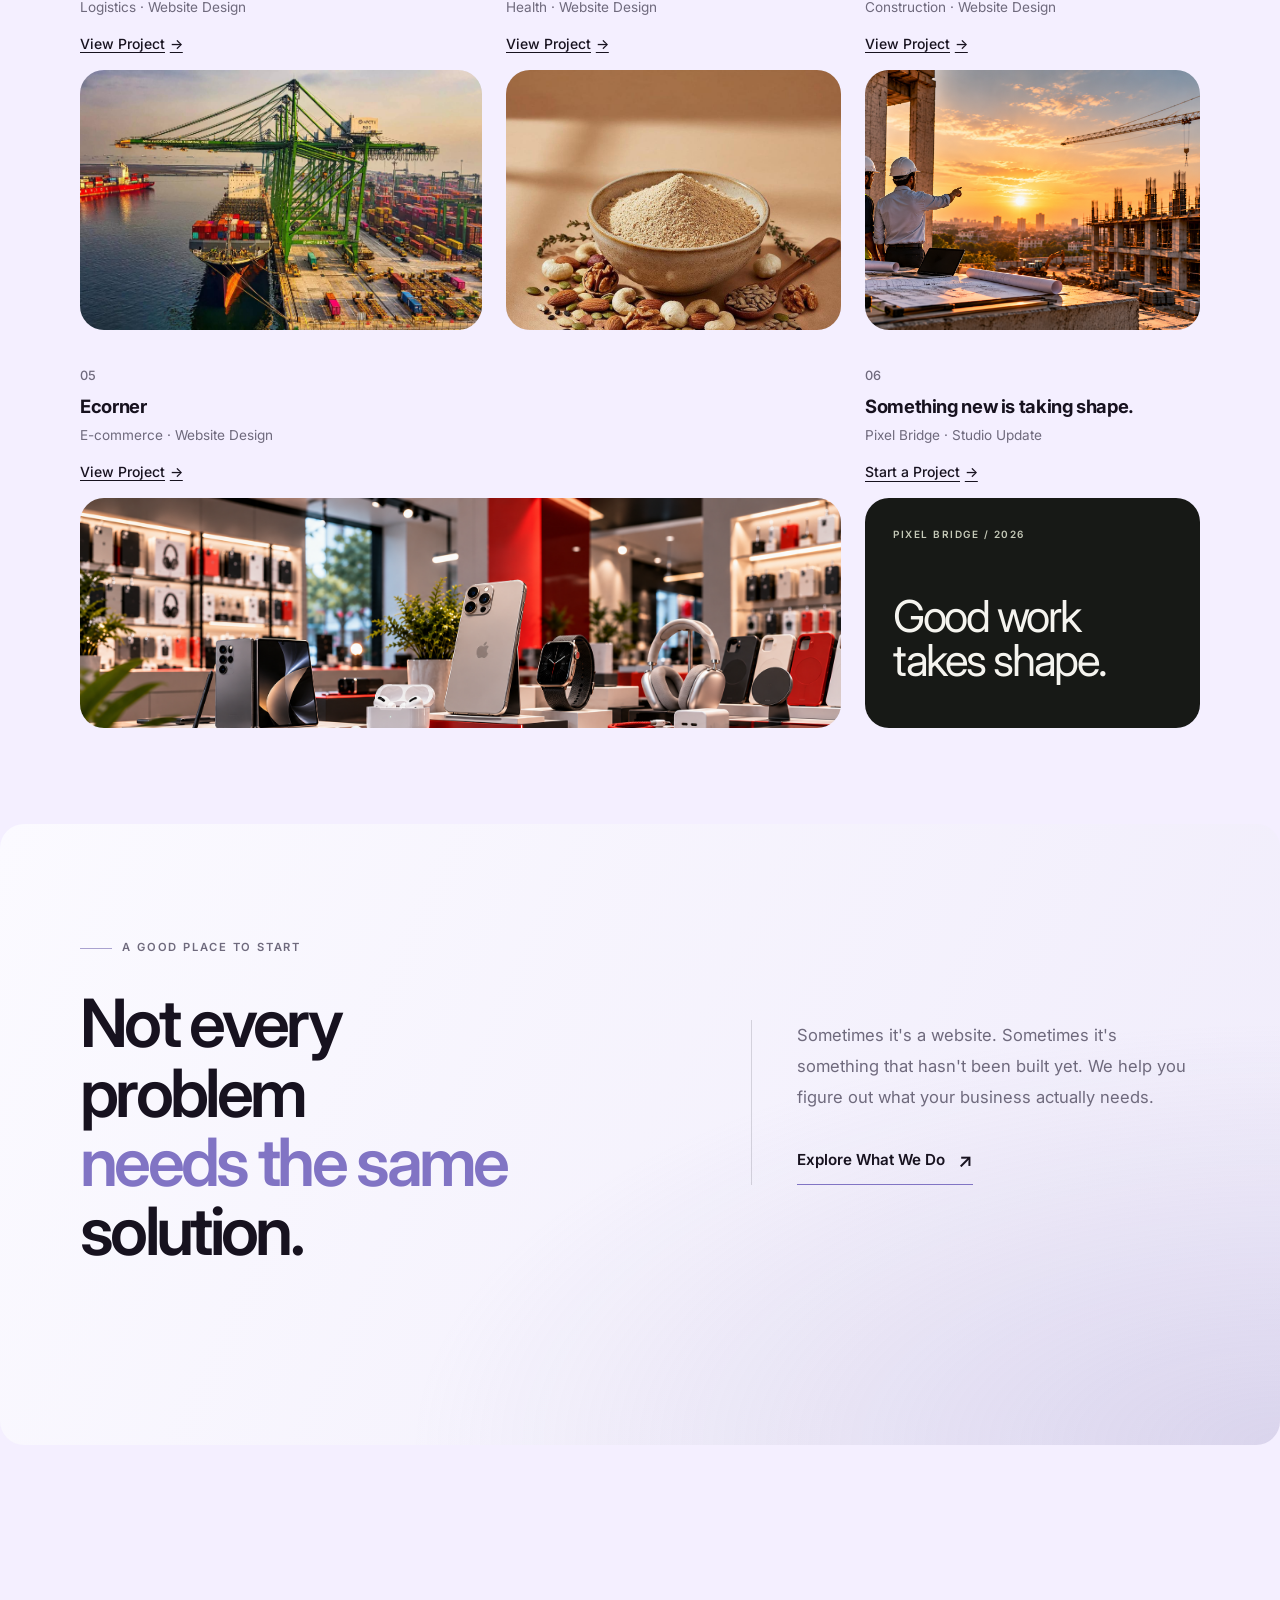
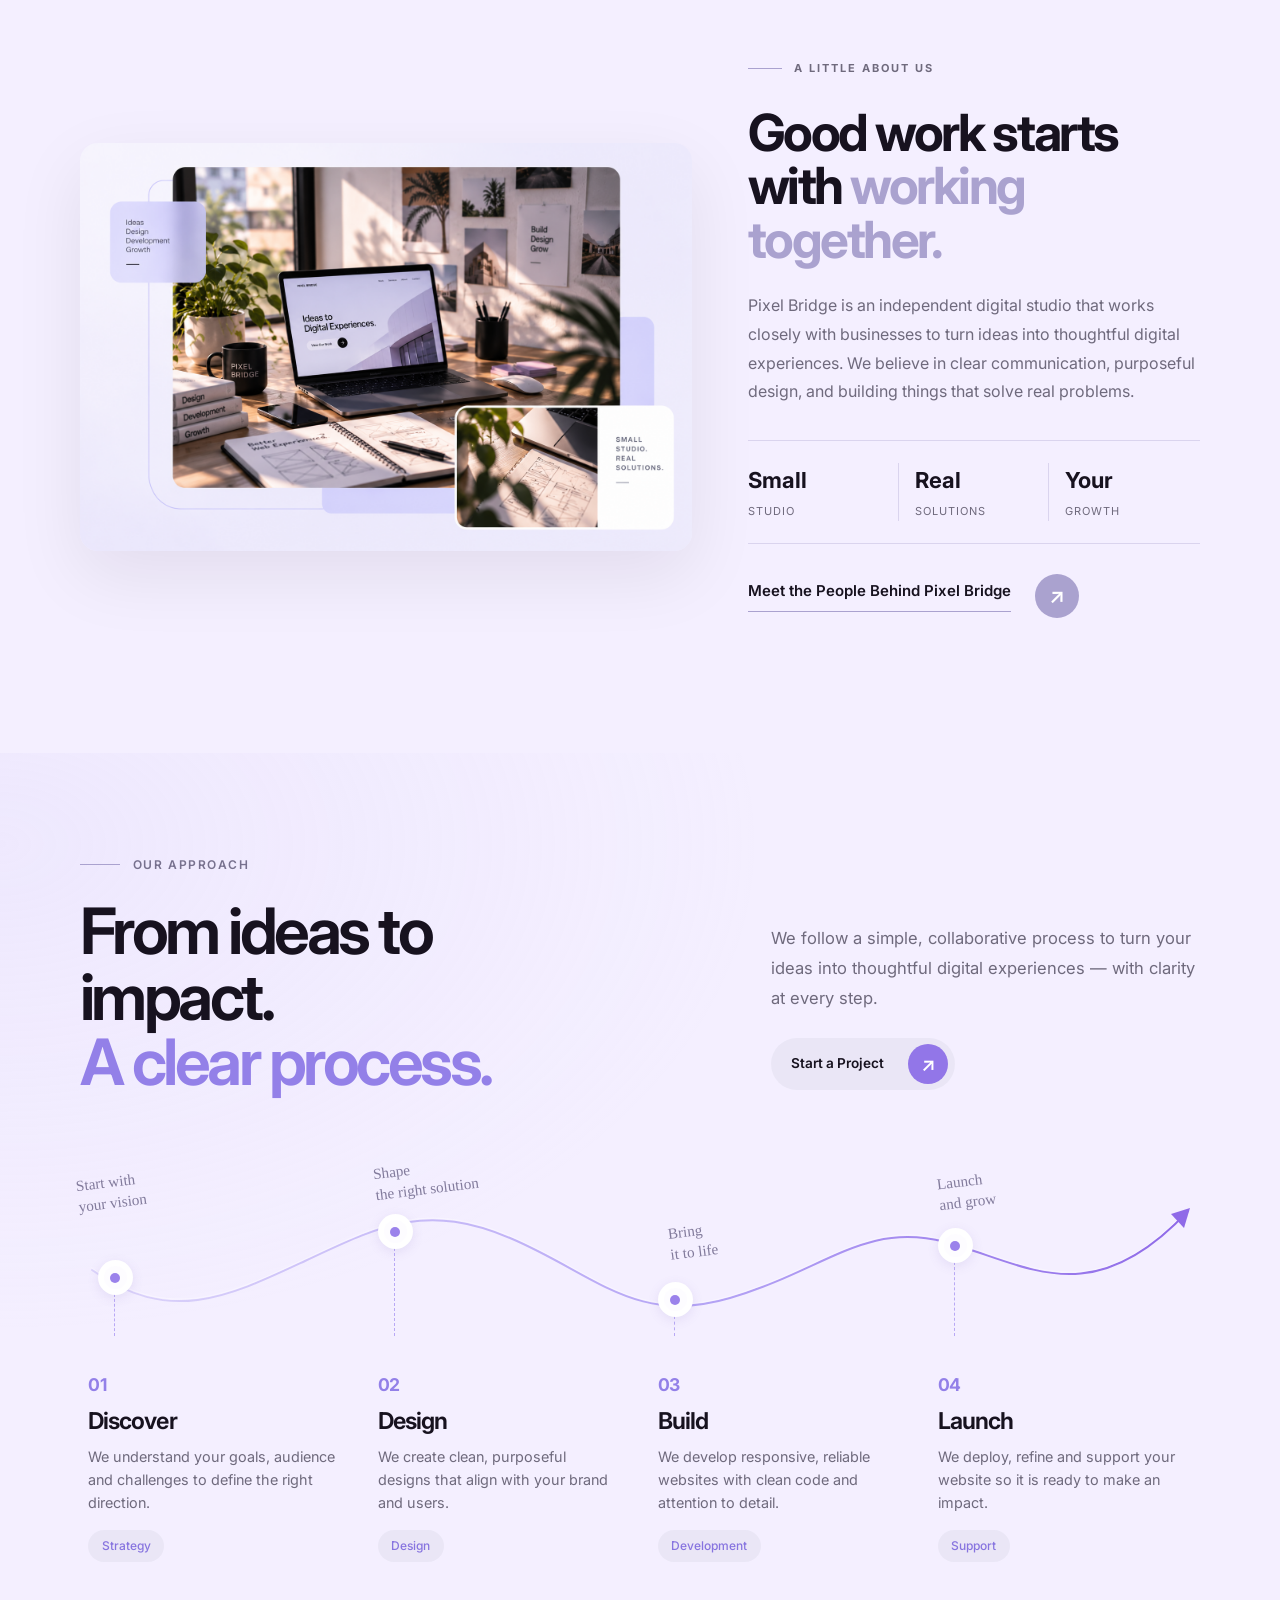
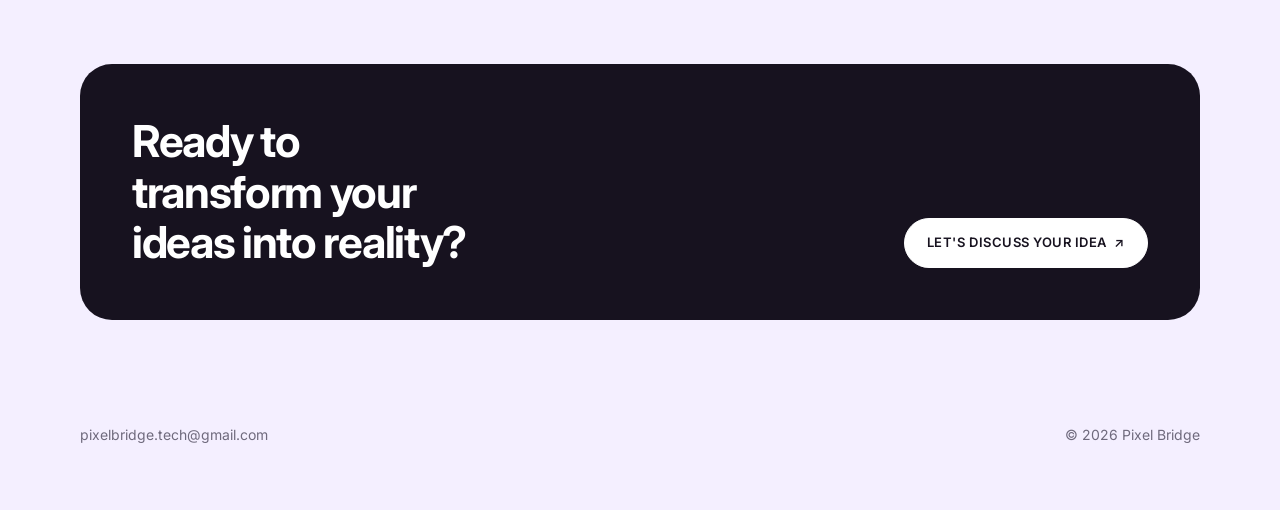
==== commit 8d44baa5: "Update Pixel Bridge website content and design" ====
--- a/index.html
+++ b/index.html
@@ -32,7 +32,6 @@
       <nav class="navbar__links" id="primary-nav" aria-label="Primary">
         <a href="services.html" class="btn btn--outline btn--sm">Services</a>
         <a href="work.html" class="btn btn--outline btn--sm">Our Work</a>
-        <a href="pricing.html" class="btn btn--outline btn--sm">Pricing</a>
         <a href="team.html" class="btn btn--outline btn--sm">Team</a>
         <a
           href="#tally-open=rjJZKl&tally-layout=modal&tally-width=379&tally-overlay=1&tally-emoji-animation=none&tally-auto-close=0&tally-form-events-forwarding=1"
@@ -199,19 +198,9 @@
           </article>
 
           <!-- 06 -->
-          <article class="work-item work-item--06 reveal">
-            <div class="work-item__meta">
-              <p class="work-item__num">06</p>
-              <h3 class="work-item__name">SS Foundation</h3>
-              <p class="work-item__cat">Foundation · Website Design</p>
-              <a class="work-item__link" href="work/ss-foundation.html">
-                View Project <span aria-hidden="true">→</span>
-              </a>
-            </div>
-            <div class="work-media work-media--wide-sm">
-              <img src="pictures/ss1.png" alt="SS Foundation Website" loading="lazy"> 
-            </div>
-          </article>
+          <article class="work-item work-item--06 reveal work-item--studio"> <div class="work-item__meta"> <p class="work-item__num">06</p> <h3 class="work-item__name">Something new is taking shape.</h3> <p class="work-item__cat">Pixel Bridge · Studio Update</p> <a class="work-item__link" href="#tally-open=rjJZKl&tally-layout=modal&tally-width=379&tally-overlay=1&tally-emoji-animation=none&tally-auto-close=0&tally-form-events-forwarding=1"> Start a Project <span aria-hidden="true">→</span> </a> </div>
+
+            <div class="work-media work-media--wide-sm work-media--studio"> <div class="work-media__studio-content"> <span class="work-media__studio-label">PIXEL BRIDGE / 2026</span> <h4>Good work<br>takes shape.</h4> <span class="work-media__studio-status"> <span></span> NEW PROJECT IN PROGRESS </span> </div> </div> </article>
         </div>
       </div>
     </section>
--- a/home.css
+++ b/home.css
@@ -1879,7 +1879,7 @@
 
 .process__grid {
   display: grid;
-  grid-template-columns: repeat(4, 1fr);
+  grid-template-columns: repeat(3, 1fr);
   gap: 1rem;
 }
 
@@ -2110,7 +2110,19 @@
 
 .member-card:has(.faizal-khan) .member-card__role {
   color: rgba(255, 255, 255, 0.85);
-  margin: 0 1.75rem 1.75rem;
+  margin: 0 1.75rem 0.4rem;
+}
+
+.member-card__bio {
+  font-size: 0.85rem;
+  line-height: 1.5;
+  color: var(--text-gray);
+}
+
+.member-card:has(.faizal-khan) .member-card__bio {
+  color: rgba(255, 255, 255, 0.78);
+  margin: 0 1.75rem 1.5rem;
+  max-width: 28ch;
 }
 
 .member-card--dark {
@@ -2130,7 +2142,7 @@
   width: 100%;
   height: 100%;
   object-fit: cover;
-  object-position: center 25%;
+  object-position: center 85%;
   border-radius: inherit;
 }
 
@@ -2206,6 +2218,21 @@
   align-items: flex-start;
 }
 
+.contact-banner__title {
+  font-size: clamp(1.5rem, 3vw, 2rem);
+  font-weight: 700;
+  letter-spacing: -0.03em;
+  line-height: 1.15;
+  margin-bottom: 0.55rem;
+}
+
+.contact-banner__text {
+  max-width: 36rem;
+  color: rgba(255, 255, 255, 0.7);
+  line-height: 1.65;
+  margin-bottom: 1.15rem;
+}
+
 .contact-banner__email {
   font-size: clamp(1.35rem, 3.5vw, 2.25rem);
   font-weight: 700;
@@ -2302,3 +2329,77 @@
     width: 100%;
   }
 }
+
+
+/*TILL 30th*/
+/* ========================================
+HOMEPAGE TEMPORARY STUDIO CARD
+======================================== */
+
+.work-media--studio {
+  display: flex;
+  align-items: stretch;
+  min-height: 230px;
+  overflow: hidden;
+  background: #171916;
+  color: #f5f4ef;
+  }
+  
+  .work-media__studio-content {
+  display: flex;
+  flex: 1;
+  flex-direction: column;
+  justify-content: space-between;
+  min-height: 280px;
+  padding: 28px;
+  box-sizing: border-box;
+  }
+  
+  .work-media__studio-label {
+  color: #c5c9b8;
+  font-size: 10px;
+  font-weight: 600;
+  letter-spacing: 0.15em;
+  }
+  
+  .work-media__studio-content h4 {
+  margin: 35px 0;
+  font-size: clamp(30px, 4vw, 44px);
+  font-weight: 400;
+  line-height: 1;
+  letter-spacing: -0.055em;
+  }
+  
+  .work-media__studio-status {
+  display: inline-flex;
+  align-items: center;
+  gap: 9px;
+  color: #d1d2c9;
+  font-size: 10px;
+  font-weight: 600;
+  letter-spacing: 0.1em;
+  }
+  
+  .work-media__studio-status span {
+  width: 7px;
+  height: 7px;
+  border-radius: 50%;
+  background: #a9b49b;
+  flex-shrink: 0;
+  }
+  
+  .work-item--studio .work-item__link {
+  text-underline-offset: 4px;
+  }
+  
+  @media (max-width: 600px) {
+  .work-media--studio,
+  .work-media__studio-content {
+  min-height: 240px;
+  }
+  
+  .work-media__studio-content {
+  padding: 22px;
+  }
+  }
+  
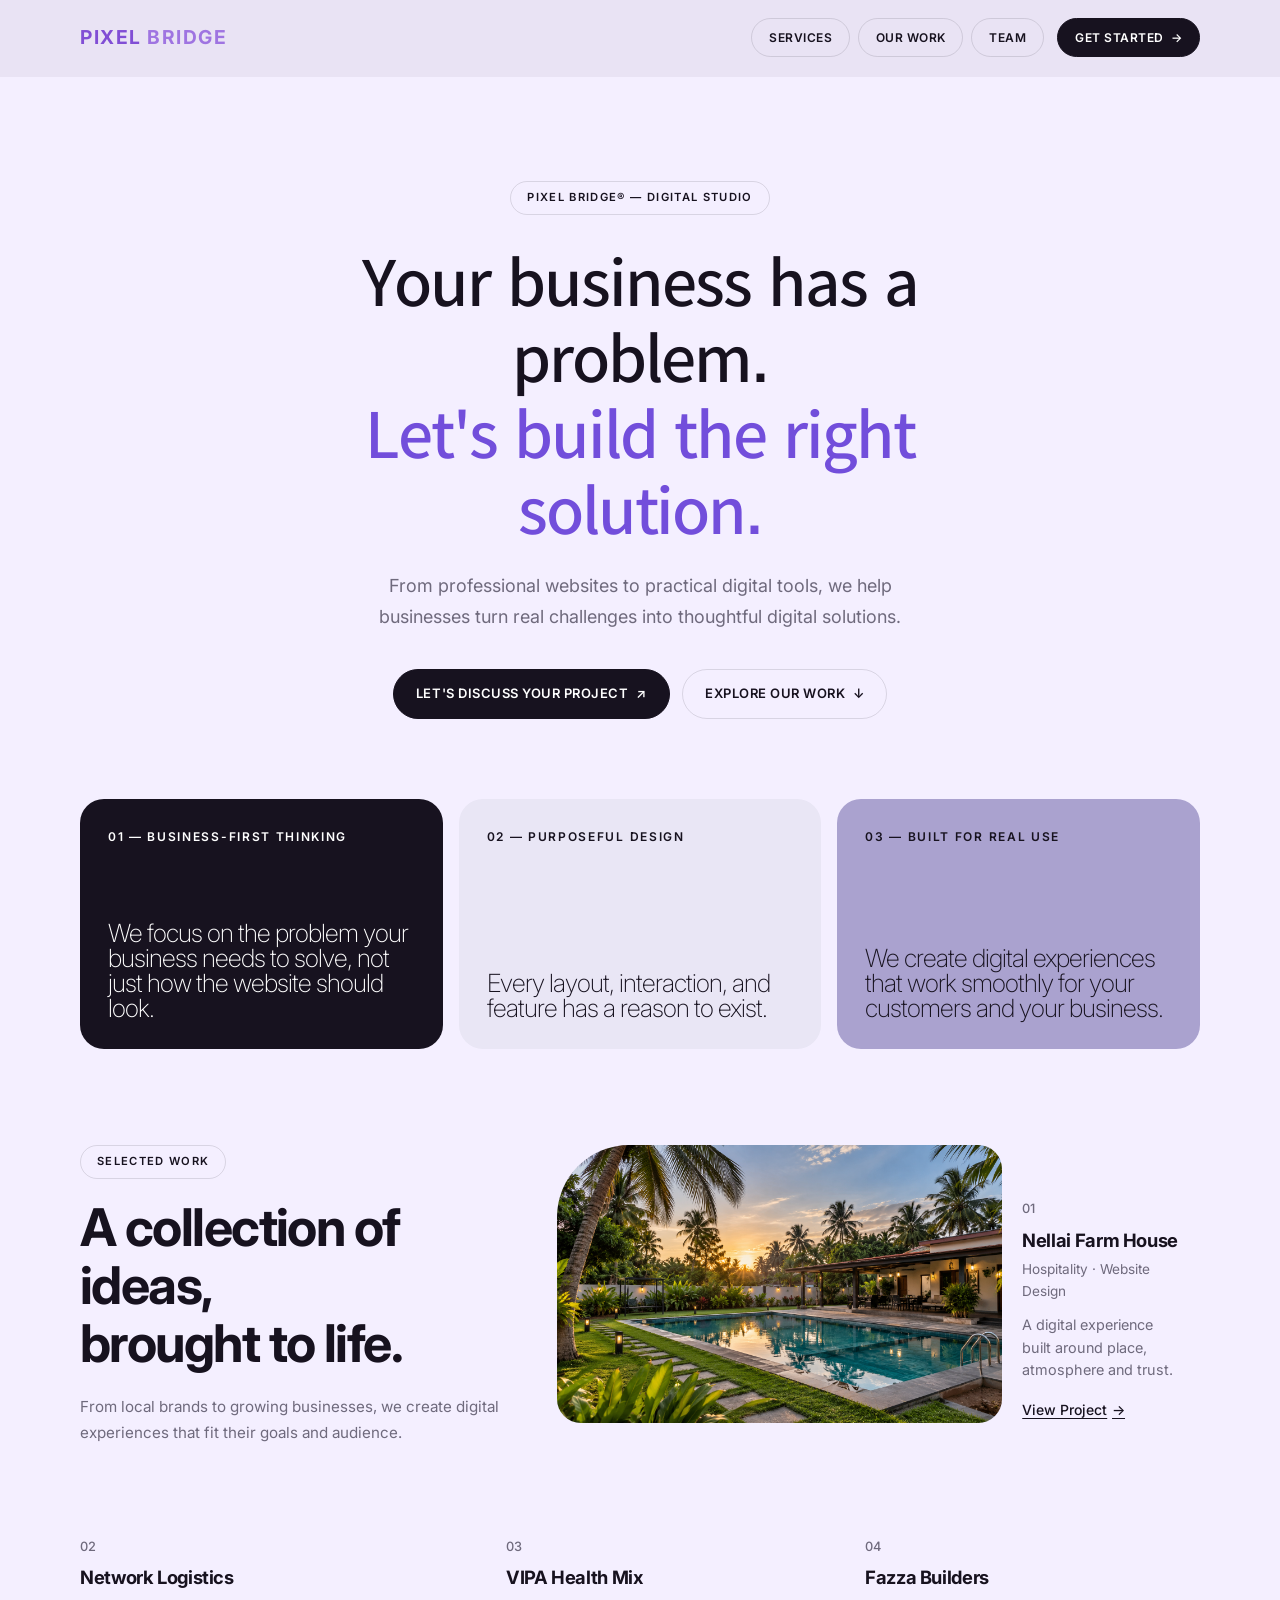
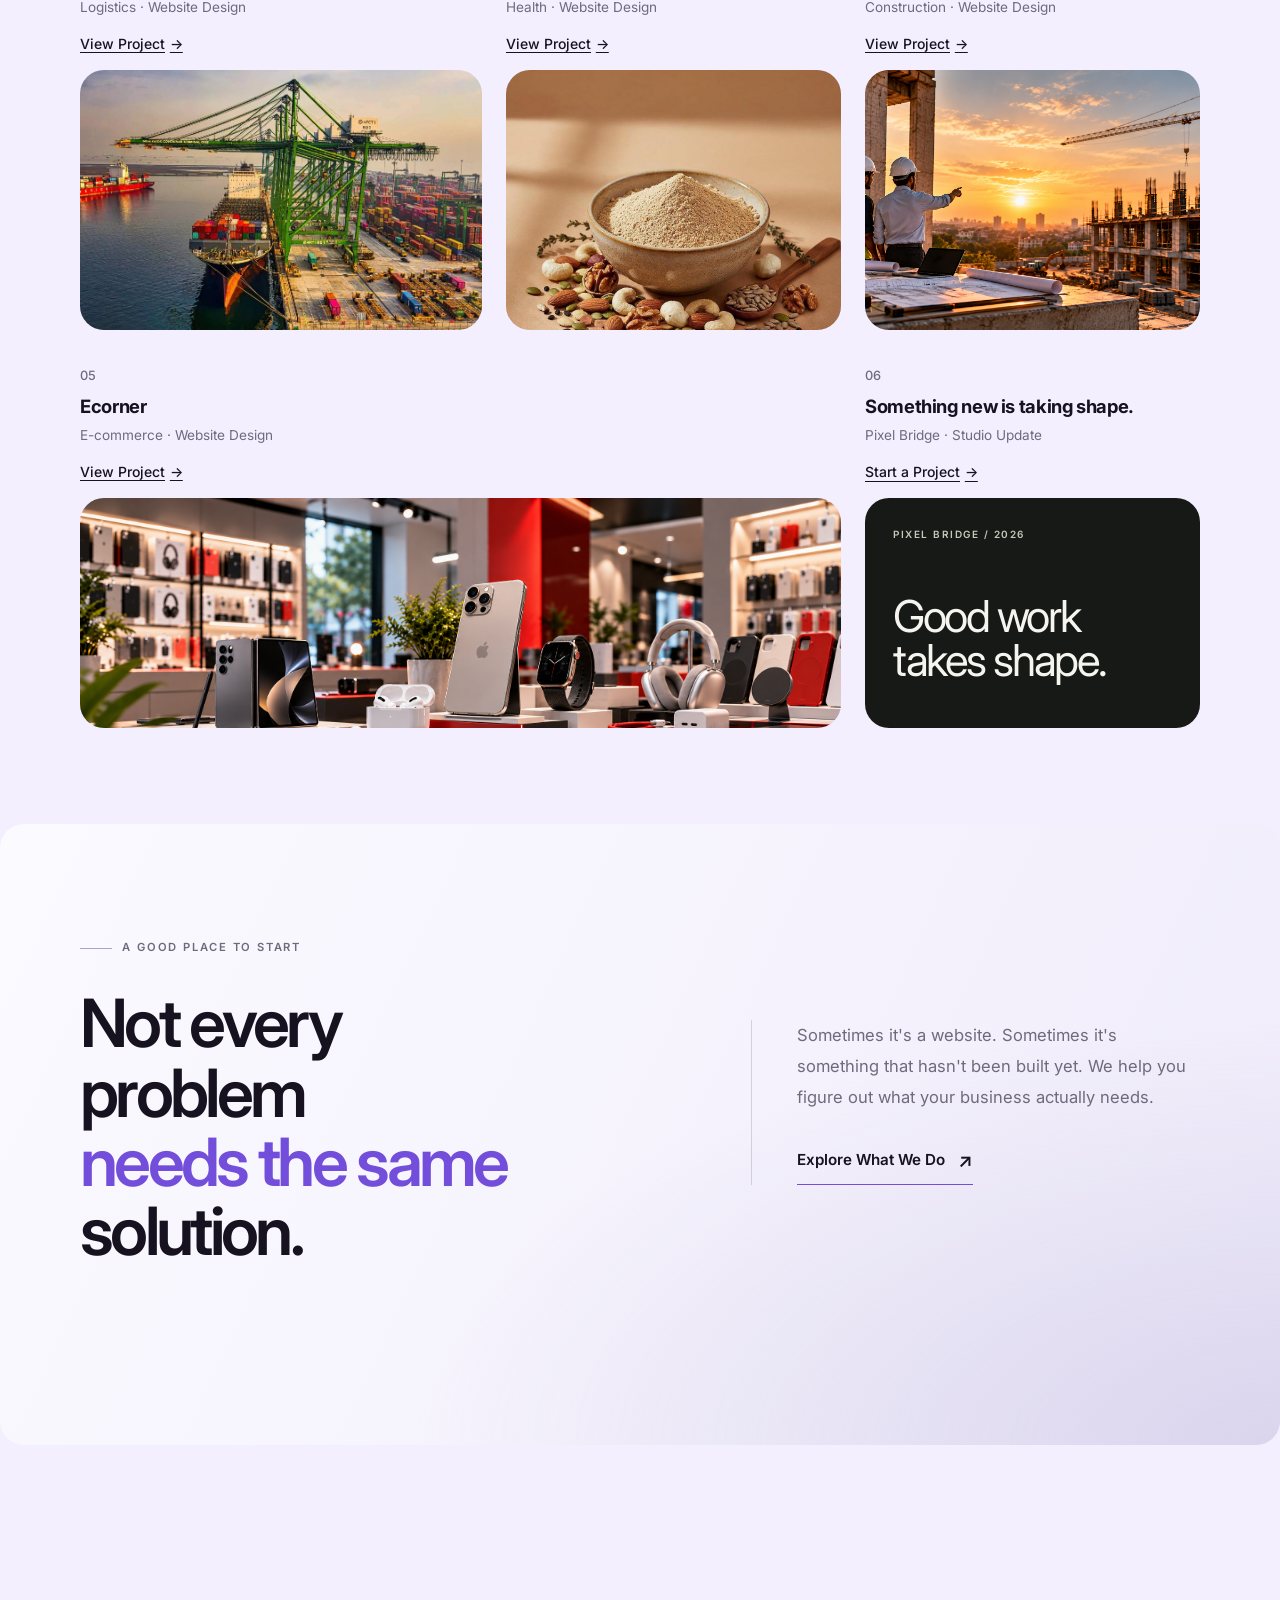
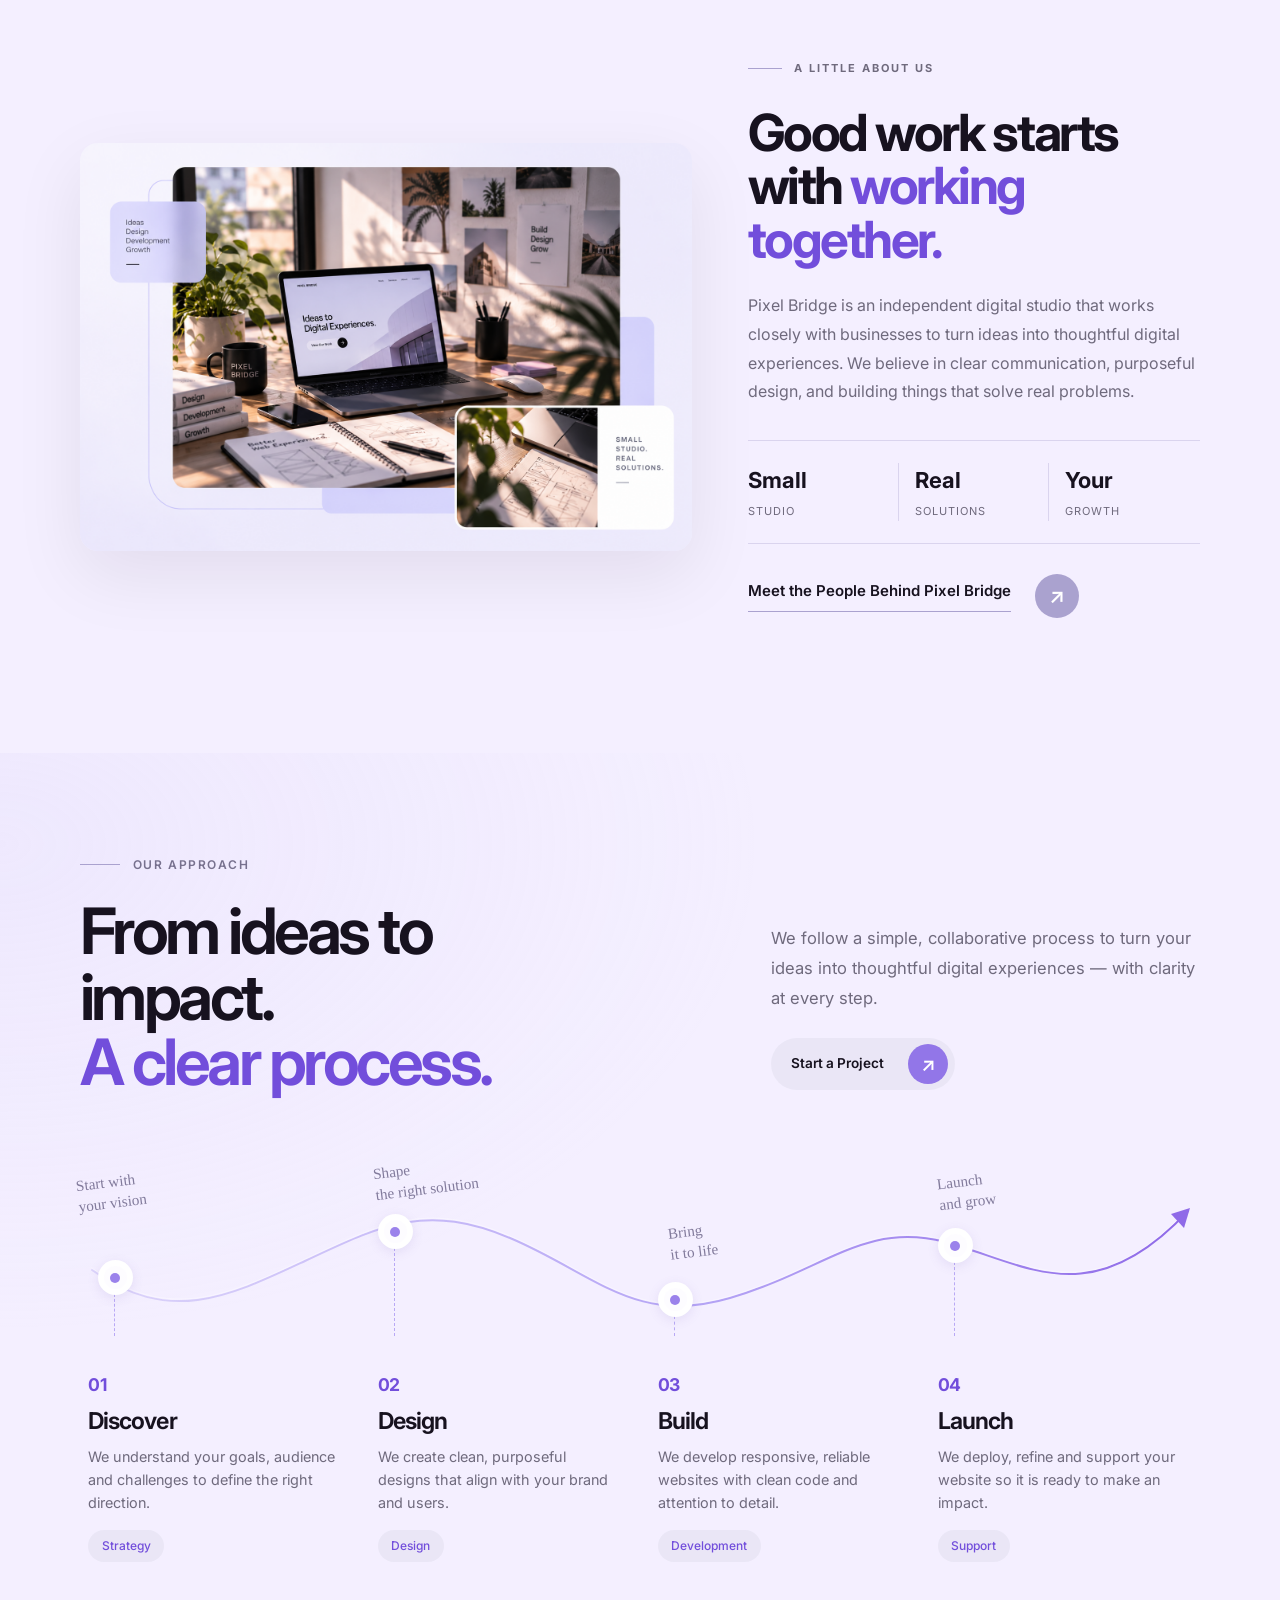
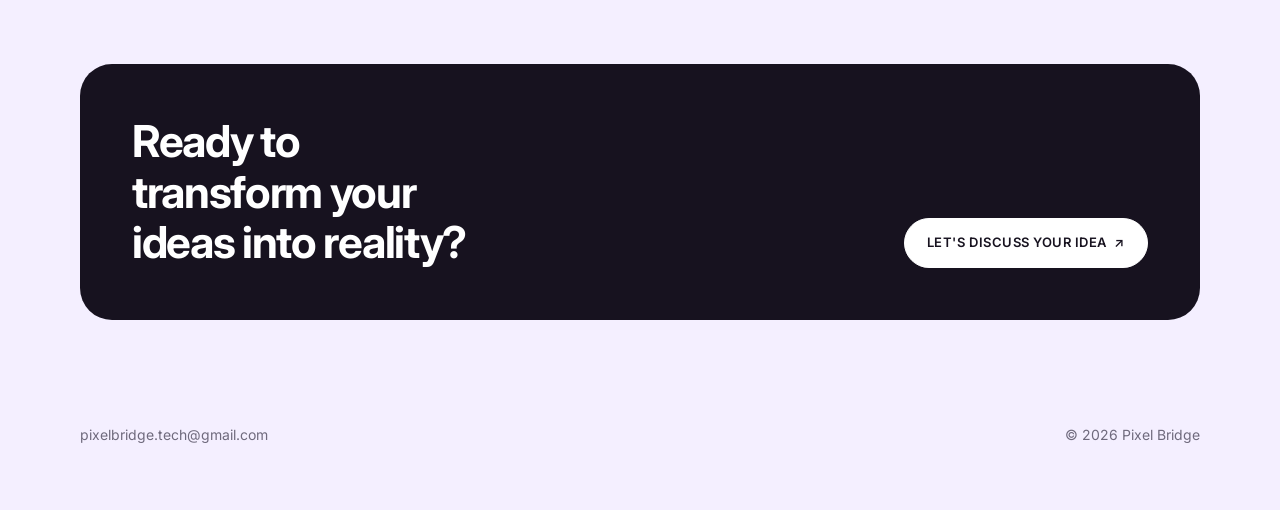
==== commit 917010c8: "Fix service image switching" ====
--- a/index.html
+++ b/index.html
@@ -27,7 +27,7 @@
   <!-- NAVBAR -->
   <header class="navbar" id="site-nav">
     <div class="container navbar__inner">
-      <a href="index.html" class="navbar__logo">PIXEL BRIDGE</a>
+      <a href="index.html" class="navbar__logo">PIXEL <span class="navbar__logo-accent">BRIDGE</span></a>
 
       <nav class="navbar__links" id="primary-nav" aria-label="Primary">
         <a href="services.html" class="btn btn--outline btn--sm">Services</a>
--- a/home.css
+++ b/home.css
@@ -7,6 +7,7 @@
   --dark: #17121F;
   --lavender: #AAA2CF;
   --lavender-light: #E9E6F5;
+  --heading: #724edb;
   --text-gray: #6F6A7D;
   --border: rgba(23, 18, 31, 0.12);
   --radius: 24px;
@@ -181,11 +182,14 @@
 }
 
 .navbar__logo {
-  font-size: 0.95rem;
+  font-size: 1.2rem;
   font-weight: 700;
   letter-spacing: 0.08em;
   text-transform: uppercase;
-  color: var(--dark);
+  color: #814ed5;
+}
+.navbar__logo-accent{
+  color: #9f74e1;
 }
 
 .navbar__links {
@@ -256,7 +260,7 @@
 }
 
 .hero__accent {
-  color: #724edb;
+  color: var(--heading);
 }
 
 .hero__sub {
@@ -634,7 +638,7 @@
 
 .services-preview__title span {
   display: block;
-  color: #8174c4;
+  color: var(--heading);
 }
 
 .services-preview__side {
@@ -655,7 +659,7 @@
   align-items: center;
   gap: 0.8rem;
   padding-bottom: 0.55rem;
-  border-bottom: 1px solid #8174c4;
+  border-bottom: 1px solid var(--heading);
   color: var(--dark);
   font-size: 0.95rem;
   font-weight: 600;
@@ -672,7 +676,7 @@
 
 .services-preview__link:hover {
   gap: 1.1rem;
-  color: #8174c4;
+  color: var(--heading);
   border-color: var(--dark);
 }
 
@@ -775,7 +779,7 @@
 }
 
 .about-heading span {
-  color: var(--lavender);
+  color: var(--heading);
 }
 
 .about-description {
@@ -990,7 +994,7 @@
 
 .approach-title > span {
   display: block;
-  color: #9380e8;
+  color: var(--heading);
 }
 
 .approach-intro {
@@ -1204,7 +1208,7 @@
 .approach-stage__number {
   display: block;
   margin-bottom: 0.2rem;
-  color: #9380e8;
+  color: var(--heading);
   font-size: 1.1rem;
   font-weight: 700;
   letter-spacing: -0.02em;
@@ -1234,7 +1238,7 @@
   padding: 0.4rem 0.85rem;
   border-radius: 999px;
   background: rgba(233, 230, 245, 0.9);
-  color: #8774df;
+  color: var(--heading);
   font-size: 0.75rem;
   font-weight: 500;
 }
@@ -1376,17 +1380,17 @@
     place-items: center;
     border: 5px solid var(--bg);
     border-radius: 50%;
-    background: #9b82eb;
+    background: var(--heading);
     color: #fff;
     font-size: 0.68rem;
     font-weight: 700;
-    box-shadow: 0 0 0 1px rgba(155, 130, 235, 0.2);
+    box-shadow: 0 0 0 1px rgba(114, 78, 219, 0.2);
   }
 
   .approach-mobile-stage__eyebrow {
     display: block;
     margin: 0.2rem 0 0.35rem;
-    color: #8c7bc9;
+    color: var(--heading);
     font-size: 0.65rem;
     font-weight: 700;
     letter-spacing: 0.12em;
@@ -1475,13 +1479,32 @@
 
 .reveal {
   opacity: 0;
-  transform: translateY(16px);
-  transition: opacity 0.7s var(--ease), transform 0.7s var(--ease);
+  transform: translateY(18px);
+  transition: opacity 0.75s var(--ease), transform 0.75s var(--ease);
 }
 
 .reveal.is-visible {
   opacity: 1;
   transform: none;
+}
+
+.stats__grid .reveal:nth-child(2),
+.team-grid .reveal:nth-child(2),
+.process__grid .reveal:nth-child(2),
+.pricing-grid .reveal:nth-child(2) {
+  transition-delay: 0.08s;
+}
+
+.stats__grid .reveal:nth-child(3),
+.team-grid .reveal:nth-child(3),
+.process__grid .reveal:nth-child(3),
+.pricing-grid .reveal:nth-child(3) {
+  transition-delay: 0.16s;
+}
+
+.process__grid .reveal:nth-child(4),
+.pricing-grid .reveal:nth-child(4) {
+  transition-delay: 0.24s;
 }
 
 @media (prefers-reduced-motion: reduce) {
@@ -1706,7 +1729,7 @@
 }
 
 .page-hero__title .accent {
-  color: var(--lavender);
+  color: var(--heading);
 }
 
 .page-hero__sub {
@@ -1763,11 +1786,11 @@
   position: absolute;
   top: 1rem;
   right: 1.5rem;
-  font-size: clamp(5rem, 14vw, 9rem);
+  font-size: clamp(5rem, 14vw, 8rem);
   font-weight: 700;
   line-height: 0.85;
   letter-spacing: -0.05em;
-  color: var(--lavender);
+  color: var(--heading);
   opacity: 0.85;
   user-select: none;
   pointer-events: none;
@@ -1794,7 +1817,7 @@
   font-size: 0.95rem;
   line-height: 1.6;
   color: rgba(255, 255, 255, 0.78);
-  text-align: right;
+  text-align: left;
 }
 
 .service-grid {
@@ -2142,8 +2165,12 @@
   width: 100%;
   height: 100%;
   object-fit: cover;
-  object-position: center 85%;
+  object-position: center 18%;
   border-radius: inherit;
+}
+
+.member-card:nth-child(2) .faizal-khan {
+  object-position: center 12%;
 }
 
 .member-card--dark .member-card__avatar {
@@ -2166,7 +2193,7 @@
 }
 
 .member-card__label {
-  font-size: 0.7rem;
+  font-size: 1rem;
   font-weight: 700;
   letter-spacing: 0.12em;
   text-transform: uppercase;
@@ -2279,6 +2306,11 @@
   .member-card {
     min-height: 0;
   }
+
+  .member-card:has(.faizal-khan) {
+    min-height: 520px;
+    aspect-ratio: 3 / 4;
+  }
 }
 
 @media (max-width: 700px) {
@@ -2299,7 +2331,7 @@
   }
 
   .service-banner__text {
-    text-align: left;
+    text-align: center;
     max-width: none;
   }
 
